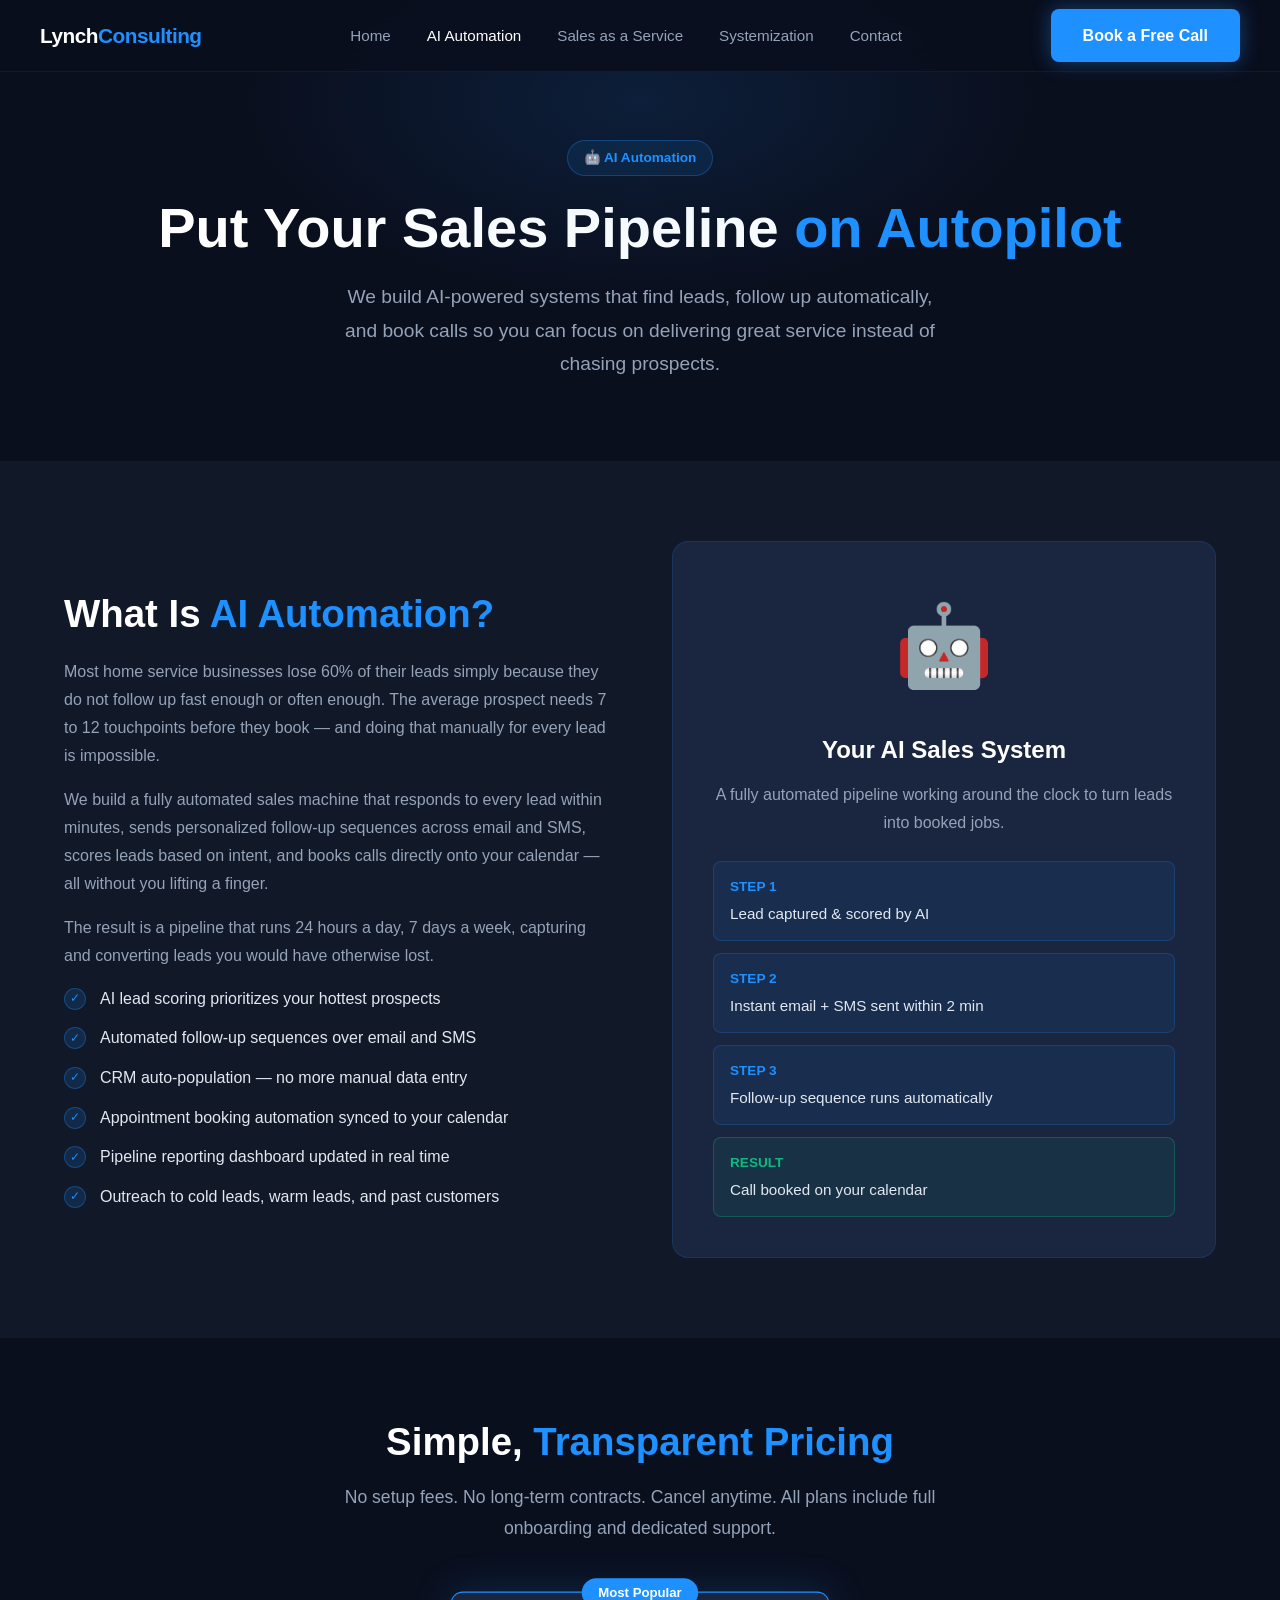
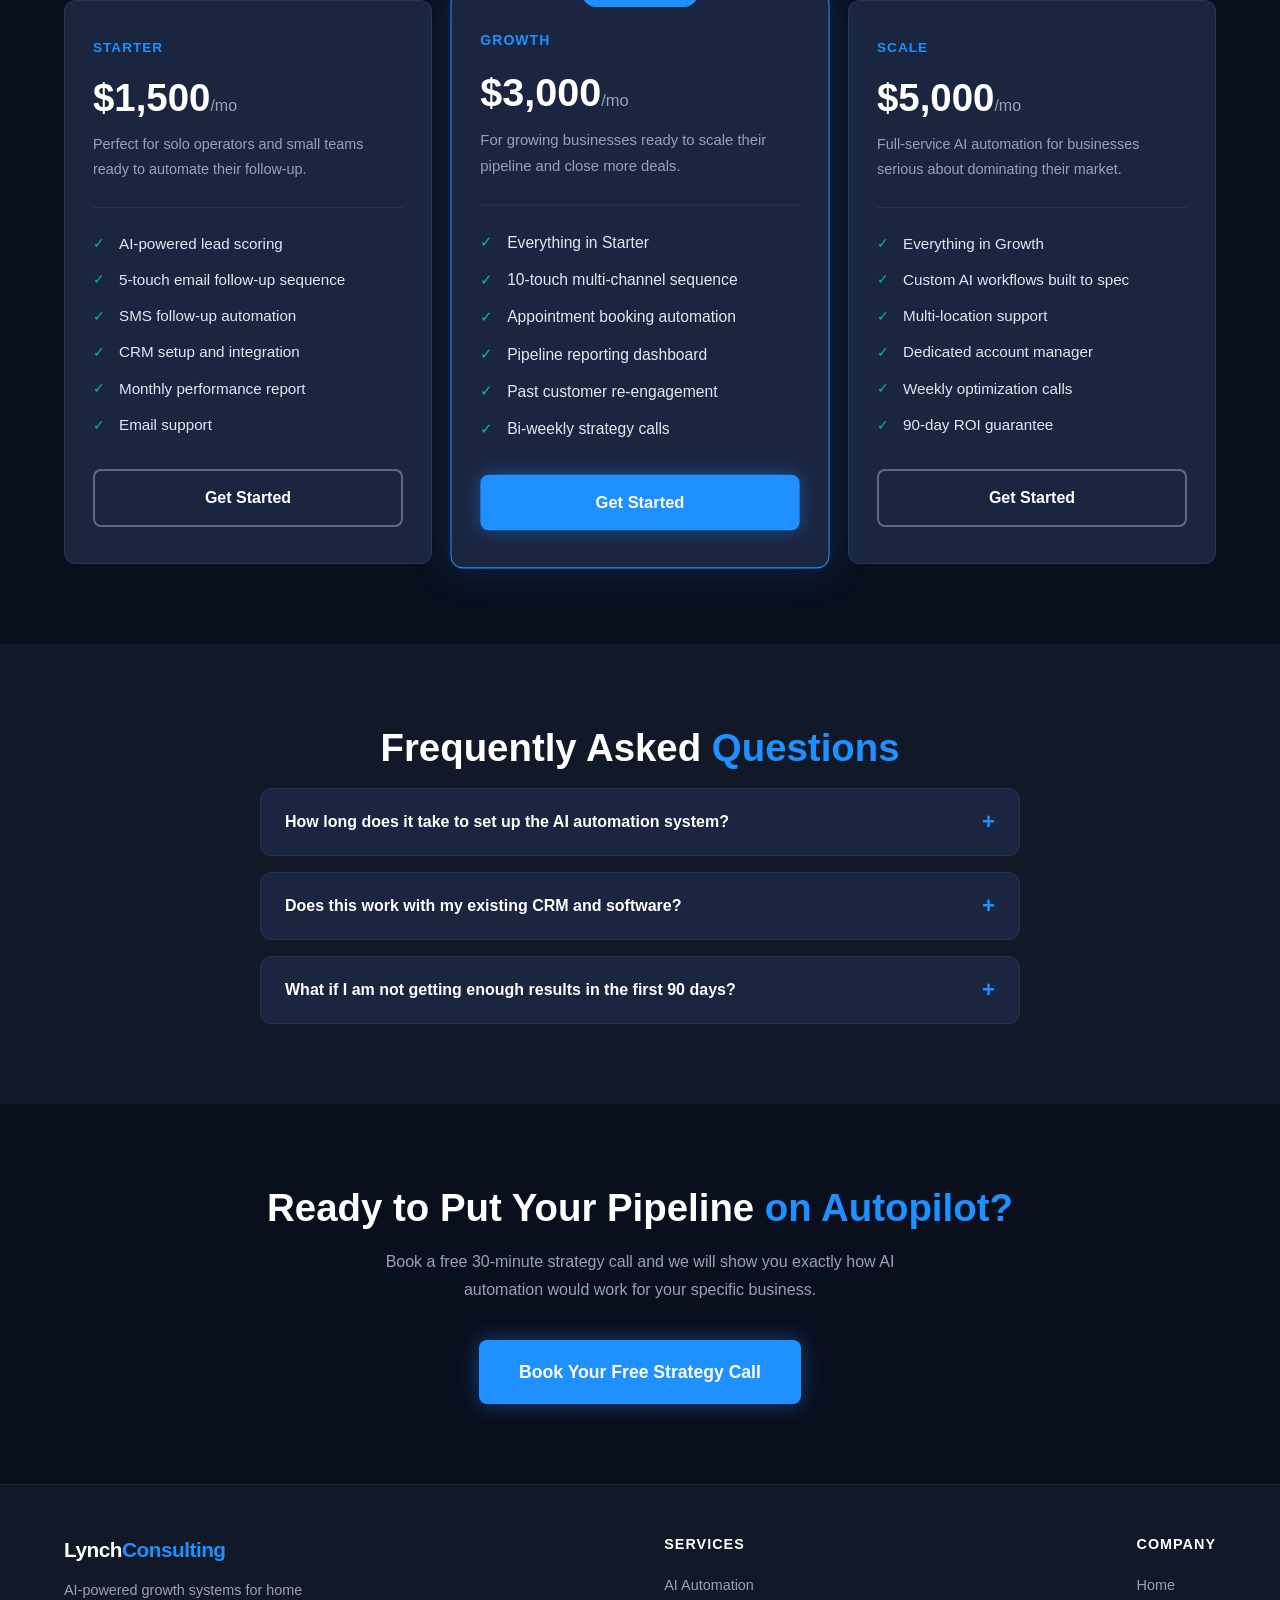
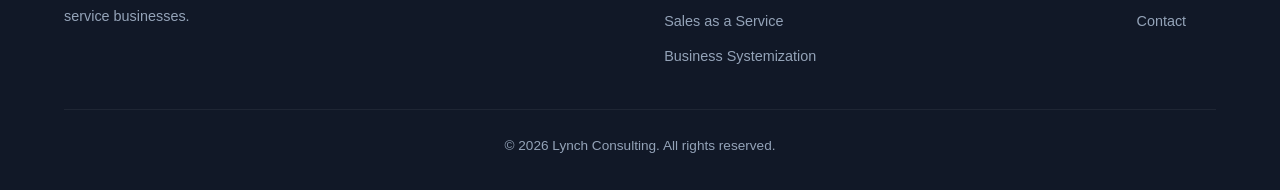
==== ai-automation.html @ 77ddc6a8 "Initial website launch" ====
<!DOCTYPE html>
<html lang="en">
<head>
  <meta charset="UTF-8" />
  <meta name="viewport" content="width=device-width, initial-scale=1.0" />
  <meta name="description" content="AI Automation for home service businesses. Put your sales pipeline on autopilot with AI lead scoring, automated follow-up, and CRM management." />
  <title>AI Automation | Lynch Consulting</title>
  <link rel="stylesheet" href="styles.css" />
</head>
<body>

<nav class="navbar">
  <div class="nav-inner">
    <a href="index.html" class="nav-logo">Lynch<span>Consulting</span></a>
    <ul class="nav-links">
      <li><a href="index.html">Home</a></li>
      <li><a href="ai-automation.html">AI Automation</a></li>
      <li><a href="sales-as-a-service.html">Sales as a Service</a></li>
      <li><a href="systemization.html">Systemization</a></li>
      <li><a href="contact.html">Contact</a></li>
    </ul>
    <div class="nav-cta">
      <a href="contact.html" class="btn btn-primary">Book a Free Call</a>
      <div class="hamburger"><span></span><span></span><span></span></div>
    </div>
  </div>
</nav>
<div class="mobile-nav">
  <a href="index.html">Home</a>
  <a href="ai-automation.html">AI Automation</a>
  <a href="sales-as-a-service.html">Sales as a Service</a>
  <a href="systemization.html">Systemization</a>
  <a href="contact.html">Contact</a>
  <a href="contact.html" class="btn btn-primary" style="text-align:center;margin-top:8px;">Book a Free Call</a>
</div>

<section class="page-hero">
  <div class="container">
    <div class="page-hero-badge">&#129302; AI Automation</div>
    <h1>Put Your Sales Pipeline <span class="highlight">on Autopilot</span></h1>
    <p>We build AI-powered systems that find leads, follow up automatically, and book calls so you can focus on delivering great service instead of chasing prospects.</p>
  </div>
</section>

<section class="section section-alt">
  <div class="container">
    <div class="features-layout">
      <div class="features-text">
        <h2>What Is <span class="highlight">AI Automation?</span></h2>
        <p>Most home service businesses lose 60% of their leads simply because they do not follow up fast enough or often enough. The average prospect needs 7 to 12 touchpoints before they book — and doing that manually for every lead is impossible.</p>
        <p>We build a fully automated sales machine that responds to every lead within minutes, sends personalized follow-up sequences across email and SMS, scores leads based on intent, and books calls directly onto your calendar — all without you lifting a finger.</p>
        <p>The result is a pipeline that runs 24 hours a day, 7 days a week, capturing and converting leads you would have otherwise lost.</p>
        <ul class="features-list">
          <li><span class="feature-check">&#10003;</span> AI lead scoring prioritizes your hottest prospects</li>
          <li><span class="feature-check">&#10003;</span> Automated follow-up sequences over email and SMS</li>
          <li><span class="feature-check">&#10003;</span> CRM auto-population — no more manual data entry</li>
          <li><span class="feature-check">&#10003;</span> Appointment booking automation synced to your calendar</li>
          <li><span class="feature-check">&#10003;</span> Pipeline reporting dashboard updated in real time</li>
          <li><span class="feature-check">&#10003;</span> Outreach to cold leads, warm leads, and past customers</li>
        </ul>
      </div>
      <div class="features-visual">
        <span class="features-visual-icon">&#129302;</span>
        <h3>Your AI Sales System</h3>
        <p style="margin-bottom:24px;">A fully automated pipeline working around the clock to turn leads into booked jobs.</p>
        <div style="display:flex;flex-direction:column;gap:12px;text-align:left;">
          <div style="background:rgba(30,144,255,0.08);border:1px solid rgba(30,144,255,0.2);border-radius:8px;padding:14px 16px;">
            <div style="color:#1e90ff;font-weight:600;font-size:0.85rem;margin-bottom:4px;">STEP 1</div>
            <div style="color:#e2e8f0;font-size:0.95rem;">Lead captured &amp; scored by AI</div>
          </div>
          <div style="background:rgba(30,144,255,0.08);border:1px solid rgba(30,144,255,0.2);border-radius:8px;padding:14px 16px;">
            <div style="color:#1e90ff;font-weight:600;font-size:0.85rem;margin-bottom:4px;">STEP 2</div>
            <div style="color:#e2e8f0;font-size:0.95rem;">Instant email + SMS sent within 2 min</div>
          </div>
          <div style="background:rgba(30,144,255,0.08);border:1px solid rgba(30,144,255,0.2);border-radius:8px;padding:14px 16px;">
            <div style="color:#1e90ff;font-weight:600;font-size:0.85rem;margin-bottom:4px;">STEP 3</div>
            <div style="color:#e2e8f0;font-size:0.95rem;">Follow-up sequence runs automatically</div>
          </div>
          <div style="background:rgba(16,185,129,0.08);border:1px solid rgba(16,185,129,0.3);border-radius:8px;padding:14px 16px;">
            <div style="color:#10b981;font-weight:600;font-size:0.85rem;margin-bottom:4px;">RESULT</div>
            <div style="color:#e2e8f0;font-size:0.95rem;">Call booked on your calendar</div>
          </div>
        </div>
      </div>
    </div>
  </div>
</section>

<section class="section">
  <div class="container">
    <h2 class="section-title">Simple, <span class="highlight">Transparent Pricing</span></h2>
    <p class="section-subtitle">No setup fees. No long-term contracts. Cancel anytime. All plans include full onboarding and dedicated support.</p>
    <div class="pricing-grid">
      <div class="pricing-card">
        <div class="pricing-tier">Starter</div>
        <div class="pricing-price">$1,500<span>/mo</span></div>
        <p class="pricing-desc">Perfect for solo operators and small teams ready to automate their follow-up.</p>
        <ul class="pricing-features">
          <li><span class="check">&#10003;</span> AI-powered lead scoring</li>
          <li><span class="check">&#10003;</span> 5-touch email follow-up sequence</li>
          <li><span class="check">&#10003;</span> SMS follow-up automation</li>
          <li><span class="check">&#10003;</span> CRM setup and integration</li>
          <li><span class="check">&#10003;</span> Monthly performance report</li>
          <li><span class="check">&#10003;</span> Email support</li>
        </ul>
        <a href="contact.html" class="btn btn-outline">Get Started</a>
      </div>
      <div class="pricing-card featured">
        <div class="pricing-badge">Most Popular</div>
        <div class="pricing-tier">Growth</div>
        <div class="pricing-price">$3,000<span>/mo</span></div>
        <p class="pricing-desc">For growing businesses ready to scale their pipeline and close more deals.</p>
        <ul class="pricing-features">
          <li><span class="check">&#10003;</span> Everything in Starter</li>
          <li><span class="check">&#10003;</span> 10-touch multi-channel sequence</li>
          <li><span class="check">&#10003;</span> Appointment booking automation</li>
          <li><span class="check">&#10003;</span> Pipeline reporting dashboard</li>
          <li><span class="check">&#10003;</span> Past customer re-engagement</li>
          <li><span class="check">&#10003;</span> Bi-weekly strategy calls</li>
        </ul>
        <a href="contact.html" class="btn btn-primary">Get Started</a>
      </div>
      <div class="pricing-card">
        <div class="pricing-tier">Scale</div>
        <div class="pricing-price">$5,000<span>/mo</span></div>
        <p class="pricing-desc">Full-service AI automation for businesses serious about dominating their market.</p>
        <ul class="pricing-features">
          <li><span class="check">&#10003;</span> Everything in Growth</li>
          <li><span class="check">&#10003;</span> Custom AI workflows built to spec</li>
          <li><span class="check">&#10003;</span> Multi-location support</li>
          <li><span class="check">&#10003;</span> Dedicated account manager</li>
          <li><span class="check">&#10003;</span> Weekly optimization calls</li>
          <li><span class="check">&#10003;</span> 90-day ROI guarantee</li>
        </ul>
        <a href="contact.html" class="btn btn-outline">Get Started</a>
      </div>
    </div>
  </div>
</section>

<section class="section section-alt">
  <div class="container">
    <h2 class="section-title">Frequently Asked <span class="highlight">Questions</span></h2>
    <div class="faq-list">
      <div class="faq-item">
        <button class="faq-question">How long does it take to set up the AI automation system? <span class="faq-icon">+</span></button>
        <div class="faq-answer"><p>Most clients are fully live within 10 to 14 business days. We handle all the technical setup, CRM integration, and sequence writing. You just need to complete a 60-minute onboarding call so we can understand your business and customize the system to your specific trade and target customers.</p></div>
      </div>
      <div class="faq-item">
        <button class="faq-question">Does this work with my existing CRM and software? <span class="faq-icon">+</span></button>
        <div class="faq-answer"><p>Yes. We integrate with all major CRM platforms including HubSpot, GoHighLevel, Jobber, ServiceTitan, and Google Sheets. If you are not currently using a CRM, we will set one up for you as part of your onboarding at no extra cost.</p></div>
      </div>
      <div class="faq-item">
        <button class="faq-question">What if I am not getting enough results in the first 90 days? <span class="faq-icon">+</span></button>
        <div class="faq-answer"><p>Our Scale plan includes a 90-day ROI guarantee. If you do not see a measurable increase in leads and booked appointments within 90 days of going live, we will continue working at no additional charge until you do.</p></div>
      </div>
    </div>
  </div>
</section>

<section class="section">
  <div class="container" style="text-align:center;">
    <h2>Ready to Put Your Pipeline <span class="highlight">on Autopilot?</span></h2>
    <p style="max-width:520px;margin:16px auto 36px;">Book a free 30-minute strategy call and we will show you exactly how AI automation would work for your specific business.</p>
    <a href="contact.html" class="btn btn-primary btn-lg">Book Your Free Strategy Call</a>
  </div>
</section>

<footer class="footer">
  <div class="container">
    <div class="footer-inner">
      <div class="footer-brand">
        <a href="index.html" class="nav-logo">Lynch<span>Consulting</span></a>
        <p>AI-powered growth systems for home service businesses.</p>
      </div>
      <div class="footer-links">
        <h4>Services</h4>
        <ul>
          <li><a href="ai-automation.html">AI Automation</a></li>
          <li><a href="sales-as-a-service.html">Sales as a Service</a></li>
          <li><a href="systemization.html">Business Systemization</a></li>
        </ul>
      </div>
      <div class="footer-links">
        <h4>Company</h4>
        <ul>
          <li><a href="index.html">Home</a></li>
          <li><a href="contact.html">Contact</a></li>
        </ul>
      </div>
    </div>
    <div class="footer-bottom"><p>&copy; 2026 Lynch Consulting. All rights reserved.</p></div>
  </div>
</footer>
<script src="script.js"></script>
</body>
</html>
---- styles.css ----
/* ============================================
   LYNCH CONSULTING - Main Stylesheet
   ============================================ */

:root {
  --navy: #0a0f1e;
  --navy-light: #111827;
  --navy-mid: #1a2540;
  --blue: #1e90ff;
  --blue-dark: #1470cc;
  --blue-light: #4da8ff;
  --white: #ffffff;
  --gray: #94a3b8;
  --gray-light: #e2e8f0;
  --success: #10b981;
  --font: -apple-system, BlinkMacSystemFont, 'Segoe UI', Roboto, Oxygen, Ubuntu, sans-serif;
  --shadow: 0 4px 24px rgba(30,144,255,0.15);
  --radius: 12px;
  --transition: all 0.3s ease;
}

* {
  margin: 0;
  padding: 0;
  box-sizing: border-box;
}

html {
  scroll-behavior: smooth;
}

body {
  font-family: var(--font);
  background: var(--navy);
  color: var(--white);
  line-height: 1.6;
  overflow-x: hidden;
}

a {
  color: var(--blue);
  text-decoration: none;
  transition: var(--transition);
}

a:hover {
  color: var(--blue-light);
}

img {
  max-width: 100%;
}

/* ============================================
   TYPOGRAPHY
   ============================================ */

h1 { font-size: clamp(2rem, 5vw, 3.5rem); font-weight: 800; line-height: 1.15; }
h2 { font-size: clamp(1.6rem, 3vw, 2.5rem); font-weight: 700; line-height: 1.25; }
h3 { font-size: clamp(1.2rem, 2vw, 1.5rem); font-weight: 600; line-height: 1.3; }
h4 { font-size: 1.1rem; font-weight: 600; }
p  { color: var(--gray); line-height: 1.75; }

.highlight { color: var(--blue); }

/* ============================================
   LAYOUT
   ============================================ */

.container {
  max-width: 1200px;
  margin: 0 auto;
  padding: 0 24px;
}

.section {
  padding: 80px 0;
}

.section-alt {
  background: var(--navy-light);
}

.section-title {
  text-align: center;
  margin-bottom: 16px;
}

.section-subtitle {
  text-align: center;
  max-width: 600px;
  margin: 0 auto 56px;
  color: var(--gray);
  font-size: 1.1rem;
}

/* ============================================
   BUTTONS
   ============================================ */

.btn {
  display: inline-block;
  padding: 14px 32px;
  border-radius: 8px;
  font-weight: 600;
  font-size: 1rem;
  cursor: pointer;
  border: none;
  transition: var(--transition);
  text-align: center;
}

.btn-primary {
  background: var(--blue);
  color: var(--white);
  box-shadow: 0 0 20px rgba(30,144,255,0.4);
}

.btn-primary:hover {
  background: var(--blue-dark);
  color: var(--white);
  transform: translateY(-2px);
  box-shadow: 0 0 30px rgba(30,144,255,0.6);
}

.btn-outline {
  background: transparent;
  color: var(--white);
  border: 2px solid rgba(255,255,255,0.3);
}

.btn-outline:hover {
  border-color: var(--blue);
  color: var(--blue);
  transform: translateY(-2px);
}

.btn-lg {
  padding: 18px 40px;
  font-size: 1.1rem;
}

/* ============================================
   NAVIGATION
   ============================================ */

.navbar {
  position: fixed;
  top: 0;
  left: 0;
  right: 0;
  z-index: 1000;
  padding: 0 24px;
  height: 72px;
  display: flex;
  align-items: center;
  background: rgba(10,15,30,0.95);
  backdrop-filter: blur(12px);
  border-bottom: 1px solid rgba(30,144,255,0.1);
  transition: var(--transition);
}

.navbar.scrolled {
  box-shadow: 0 4px 30px rgba(0,0,0,0.4);
}

.nav-inner {
  max-width: 1200px;
  margin: 0 auto;
  width: 100%;
  display: flex;
  align-items: center;
  justify-content: space-between;
}

.nav-logo {
  font-size: 1.3rem;
  font-weight: 800;
  color: var(--white);
  letter-spacing: -0.5px;
}

.nav-logo span {
  color: var(--blue);
}

.nav-links {
  display: flex;
  gap: 36px;
  list-style: none;
}

.nav-links a {
  color: var(--gray);
  font-weight: 500;
  font-size: 0.95rem;
}

.nav-links a:hover,
.nav-links a.active {
  color: var(--white);
}

.nav-cta {
  display: flex;
  align-items: center;
  gap: 16px;
}

.hamburger {
  display: none;
  flex-direction: column;
  gap: 5px;
  cursor: pointer;
  padding: 4px;
}

.hamburger span {
  display: block;
  width: 24px;
  height: 2px;
  background: var(--white);
  transition: var(--transition);
}

.hamburger.open span:nth-child(1) { transform: translateY(7px) rotate(45deg); }
.hamburger.open span:nth-child(2) { opacity: 0; }
.hamburger.open span:nth-child(3) { transform: translateY(-7px) rotate(-45deg); }

.mobile-nav {
  display: none;
  position: fixed;
  top: 72px;
  left: 0;
  right: 0;
  background: var(--navy-light);
  border-bottom: 1px solid rgba(30,144,255,0.1);
  padding: 24px;
  z-index: 999;
  flex-direction: column;
  gap: 16px;
}

.mobile-nav.open {
  display: flex;
}

.mobile-nav a {
  color: var(--gray);
  font-weight: 500;
  padding: 8px 0;
  border-bottom: 1px solid rgba(255,255,255,0.05);
}

.mobile-nav a:hover {
  color: var(--white);
}

/* ============================================
   HERO
   ============================================ */

.hero {
  padding: 160px 0 100px;
  position: relative;
  overflow: hidden;
}

.hero::before {
  content: '';
  position: absolute;
  top: -200px;
  right: -200px;
  width: 600px;
  height: 600px;
  background: radial-gradient(circle, rgba(30,144,255,0.15) 0%, transparent 70%);
  pointer-events: none;
}

.hero::after {
  content: '';
  position: absolute;
  bottom: -100px;
  left: -100px;
  width: 400px;
  height: 400px;
  background: radial-gradient(circle, rgba(30,144,255,0.08) 0%, transparent 70%);
  pointer-events: none;
}

.hero-content {
  max-width: 760px;
  position: relative;
  z-index: 1;
}

.hero-badge {
  display: inline-block;
  background: rgba(30,144,255,0.1);
  border: 1px solid rgba(30,144,255,0.3);
  color: var(--blue);
  padding: 6px 16px;
  border-radius: 100px;
  font-size: 0.85rem;
  font-weight: 600;
  margin-bottom: 24px;
  letter-spacing: 0.5px;
}

.hero h1 {
  margin-bottom: 24px;
}

.hero p {
  font-size: 1.2rem;
  margin-bottom: 40px;
  max-width: 600px;
  color: var(--gray);
}

.hero-btns {
  display: flex;
  gap: 16px;
  flex-wrap: wrap;
}

.hero-trust {
  margin-top: 56px;
  display: flex;
  align-items: center;
  gap: 24px;
  flex-wrap: wrap;
}

.hero-trust-item {
  display: flex;
  align-items: center;
  gap: 8px;
  color: var(--gray);
  font-size: 0.9rem;
}

.hero-trust-icon {
  color: var(--success);
  font-size: 1rem;
}

/* ============================================
   PAIN POINTS
   ============================================ */

.pain-grid {
  display: grid;
  grid-template-columns: repeat(3, 1fr);
  gap: 24px;
}

.pain-card {
  background: var(--navy-mid);
  border: 1px solid rgba(30,144,255,0.1);
  border-radius: var(--radius);
  padding: 32px;
  text-align: center;
  transition: var(--transition);
}

.pain-card:hover {
  border-color: rgba(30,144,255,0.4);
  transform: translateY(-4px);
}

.pain-icon {
  font-size: 2.5rem;
  margin-bottom: 16px;
  display: block;
}

.pain-card h3 {
  margin-bottom: 12px;
  color: var(--white);
}

.pain-card p {
  font-size: 0.95rem;
}

/* ============================================
   SERVICES CARDS
   ============================================ */

.services-grid {
  display: grid;
  grid-template-columns: repeat(3, 1fr);
  gap: 28px;
}

.service-card {
  background: var(--navy-mid);
  border: 1px solid rgba(30,144,255,0.1);
  border-radius: var(--radius);
  padding: 36px 28px;
  transition: var(--transition);
  position: relative;
  overflow: hidden;
}

.service-card::before {
  content: '';
  position: absolute;
  top: 0;
  left: 0;
  right: 0;
  height: 3px;
  background: linear-gradient(90deg, var(--blue), var(--blue-light));
  opacity: 0;
  transition: var(--transition);
}

.service-card:hover {
  border-color: rgba(30,144,255,0.4);
  transform: translateY(-6px);
  box-shadow: var(--shadow);
}

.service-card:hover::before {
  opacity: 1;
}

.service-icon {
  font-size: 2.5rem;
  margin-bottom: 20px;
  display: block;
}

.service-card h3 {
  color: var(--white);
  margin-bottom: 12px;
}

.service-card p {
  margin-bottom: 24px;
  font-size: 0.95rem;
}

.service-link {
  color: var(--blue);
  font-weight: 600;
  font-size: 0.95rem;
  display: inline-flex;
  align-items: center;
  gap: 6px;
}

.service-link:hover {
  gap: 10px;
}

/* ============================================
   STATS
   ============================================ */

.stats-bar {
  background: linear-gradient(135deg, var(--blue-dark), var(--blue));
  padding: 60px 0;
}

.stats-grid {
  display: grid;
  grid-template-columns: repeat(3, 1fr);
  gap: 24px;
  text-align: center;
}

.stat-item h2 {
  font-size: clamp(2rem, 4vw, 3rem);
  color: var(--white);
  margin-bottom: 8px;
}

.stat-item p {
  color: rgba(255,255,255,0.8);
  font-size: 1rem;
}

/* ============================================
   HOW IT WORKS
   ============================================ */

.steps-grid {
  display: grid;
  grid-template-columns: repeat(3, 1fr);
  gap: 32px;
  position: relative;
}

.steps-grid::before {
  content: '';
  position: absolute;
  top: 40px;
  left: 20%;
  right: 20%;
  height: 2px;
  background: linear-gradient(90deg, transparent, var(--blue), transparent);
  opacity: 0.4;
}

.step-card {
  text-align: center;
  padding: 32px 24px;
  position: relative;
}

.step-number {
  width: 64px;
  height: 64px;
  border-radius: 50%;
  background: linear-gradient(135deg, var(--blue-dark), var(--blue));
  display: flex;
  align-items: center;
  justify-content: center;
  font-size: 1.4rem;
  font-weight: 800;
  color: var(--white);
  margin: 0 auto 24px;
  position: relative;
  z-index: 1;
  box-shadow: 0 0 24px rgba(30,144,255,0.4);
}

.step-card h3 {
  color: var(--white);
  margin-bottom: 12px;
}

/* ============================================
   TESTIMONIALS
   ============================================ */

.testimonials-grid {
  display: grid;
  grid-template-columns: repeat(2, 1fr);
  gap: 28px;
}

.testimonial-card {
  background: var(--navy-mid);
  border: 1px solid rgba(30,144,255,0.1);
  border-radius: var(--radius);
  padding: 36px;
}

.testimonial-stars {
  color: #fbbf24;
  font-size: 1.1rem;
  margin-bottom: 16px;
  letter-spacing: 2px;
}

.testimonial-text {
  font-size: 1.05rem;
  color: var(--gray-light);
  line-height: 1.8;
  margin-bottom: 24px;
  font-style: italic;
}

.testimonial-author {
  display: flex;
  align-items: center;
  gap: 16px;
}

.testimonial-avatar {
  width: 48px;
  height: 48px;
  border-radius: 50%;
  background: linear-gradient(135deg, var(--blue-dark), var(--blue));
  display: flex;
  align-items: center;
  justify-content: center;
  font-weight: 700;
  color: var(--white);
  font-size: 1.1rem;
}

.testimonial-name {
  font-weight: 600;
  color: var(--white);
  margin-bottom: 2px;
}

.testimonial-role {
  font-size: 0.85rem;
  color: var(--gray);
}

/* ============================================
   LEAD CAPTURE / CTA SECTION
   ============================================ */

.cta-section {
  background: linear-gradient(135deg, var(--navy-mid), var(--navy));
  border-top: 1px solid rgba(30,144,255,0.15);
  border-bottom: 1px solid rgba(30,144,255,0.15);
}

.cta-section .section-title,
.cta-section .section-subtitle {
  color: var(--white);
}

/* ============================================
   FORMS
   ============================================ */

.form-grid {
  display: grid;
  grid-template-columns: repeat(2, 1fr);
  gap: 20px;
}

.form-full {
  grid-column: 1 / -1;
}

.form-group {
  display: flex;
  flex-direction: column;
  gap: 8px;
}

.form-group label {
  font-size: 0.9rem;
  font-weight: 500;
  color: var(--gray-light);
}

.form-group input,
.form-group select,
.form-group textarea {
  background: rgba(255,255,255,0.05);
  border: 1px solid rgba(255,255,255,0.1);
  border-radius: 8px;
  padding: 14px 16px;
  color: var(--white);
  font-family: var(--font);
  font-size: 1rem;
  transition: var(--transition);
  width: 100%;
}

.form-group select option {
  background: var(--navy-light);
  color: var(--white);
}

.form-group input:focus,
.form-group select:focus,
.form-group textarea:focus {
  outline: none;
  border-color: var(--blue);
  background: rgba(30,144,255,0.05);
  box-shadow: 0 0 0 3px rgba(30,144,255,0.1);
}

.form-group input::placeholder,
.form-group textarea::placeholder {
  color: rgba(148,163,184,0.6);
}

.form-group textarea {
  resize: vertical;
  min-height: 120px;
}

.form-submit {
  text-align: center;
  margin-top: 8px;
}

.form-message {
  text-align: center;
  padding: 16px;
  border-radius: 8px;
  margin-top: 16px;
  font-weight: 500;
  display: none;
}

.form-message.success {
  background: rgba(16,185,129,0.1);
  border: 1px solid rgba(16,185,129,0.3);
  color: var(--success);
  display: block;
}

.form-message.error {
  background: rgba(239,68,68,0.1);
  border: 1px solid rgba(239,68,68,0.3);
  color: #ef4444;
  display: block;
}

.inline-form {
  max-width: 760px;
  margin: 0 auto;
  background: rgba(255,255,255,0.03);
  border: 1px solid rgba(30,144,255,0.15);
  border-radius: 16px;
  padding: 40px;
}

/* ============================================
   FOOTER
   ============================================ */

.footer {
  background: var(--navy-light);
  border-top: 1px solid rgba(255,255,255,0.06);
  padding: 48px 0 32px;
}

.footer-inner {
  display: flex;
  justify-content: space-between;
  align-items: flex-start;
  gap: 32px;
  margin-bottom: 40px;
  flex-wrap: wrap;
}

.footer-brand p {
  max-width: 280px;
  font-size: 0.9rem;
  margin-top: 12px;
}

.footer-links h4 {
  color: var(--white);
  margin-bottom: 16px;
  font-size: 0.9rem;
  text-transform: uppercase;
  letter-spacing: 1px;
}

.footer-links ul {
  list-style: none;
  display: flex;
  flex-direction: column;
  gap: 10px;
}

.footer-links ul a {
  color: var(--gray);
  font-size: 0.9rem;
}

.footer-links ul a:hover {
  color: var(--white);
}

.footer-bottom {
  border-top: 1px solid rgba(255,255,255,0.06);
  padding-top: 24px;
  text-align: center;
  color: var(--gray);
  font-size: 0.85rem;
}

/* ============================================
   SERVICE PAGE HERO
   ============================================ */

.page-hero {
  padding: 140px 0 80px;
  position: relative;
  overflow: hidden;
  text-align: center;
}

.page-hero::before {
  content: '';
  position: absolute;
  top: -100px;
  left: 50%;
  transform: translateX(-50%);
  width: 800px;
  height: 400px;
  background: radial-gradient(ellipse, rgba(30,144,255,0.12) 0%, transparent 70%);
  pointer-events: none;
}

.page-hero-badge {
  display: inline-block;
  background: rgba(30,144,255,0.1);
  border: 1px solid rgba(30,144,255,0.3);
  color: var(--blue);
  padding: 6px 16px;
  border-radius: 100px;
  font-size: 0.85rem;
  font-weight: 600;
  margin-bottom: 20px;
}

.page-hero h1 {
  margin-bottom: 20px;
}

.page-hero p {
  font-size: 1.2rem;
  max-width: 600px;
  margin: 0 auto;
}

/* ============================================
   FEATURES
   ============================================ */

.features-layout {
  display: grid;
  grid-template-columns: 1fr 1fr;
  gap: 64px;
  align-items: center;
}

.features-text h2 {
  margin-bottom: 20px;
}

.features-text p {
  margin-bottom: 16px;
}

.features-list {
  list-style: none;
  display: flex;
  flex-direction: column;
  gap: 14px;
}

.features-list li {
  display: flex;
  align-items: flex-start;
  gap: 14px;
  color: var(--gray-light);
  font-size: 1rem;
}

.feature-check {
  display: inline-flex;
  align-items: center;
  justify-content: center;
  width: 22px;
  height: 22px;
  min-width: 22px;
  border-radius: 50%;
  background: rgba(30,144,255,0.15);
  border: 1px solid rgba(30,144,255,0.3);
  color: var(--blue);
  font-size: 0.75rem;
  margin-top: 2px;
}

.features-visual {
  background: var(--navy-mid);
  border: 1px solid rgba(30,144,255,0.15);
  border-radius: 16px;
  padding: 40px;
  text-align: center;
}

.features-visual-icon {
  font-size: 5rem;
  margin-bottom: 24px;
  display: block;
}

.features-visual h3 {
  color: var(--white);
  margin-bottom: 16px;
}

/* ============================================
   PRICING
   ============================================ */

.pricing-grid {
  display: grid;
  grid-template-columns: repeat(3, 1fr);
  gap: 24px;
  align-items: start;
}

.pricing-card {
  background: var(--navy-mid);
  border: 1px solid rgba(255,255,255,0.08);
  border-radius: var(--radius);
  padding: 36px 28px;
  transition: var(--transition);
}

.pricing-card.featured {
  border-color: var(--blue);
  position: relative;
  transform: scale(1.03);
  box-shadow: 0 0 40px rgba(30,144,255,0.2);
}

.pricing-badge {
  position: absolute;
  top: -14px;
  left: 50%;
  transform: translateX(-50%);
  background: var(--blue);
  color: var(--white);
  padding: 4px 16px;
  border-radius: 100px;
  font-size: 0.8rem;
  font-weight: 600;
  white-space: nowrap;
}

.pricing-tier {
  font-size: 0.85rem;
  font-weight: 600;
  text-transform: uppercase;
  letter-spacing: 1px;
  color: var(--blue);
  margin-bottom: 8px;
}

.pricing-price {
  font-size: 2.4rem;
  font-weight: 800;
  color: var(--white);
  margin-bottom: 4px;
}

.pricing-price span {
  font-size: 1rem;
  font-weight: 400;
  color: var(--gray);
}

.pricing-desc {
  color: var(--gray);
  font-size: 0.9rem;
  margin-bottom: 24px;
  padding-bottom: 24px;
  border-bottom: 1px solid rgba(255,255,255,0.06);
}

.pricing-features {
  list-style: none;
  display: flex;
  flex-direction: column;
  gap: 12px;
  margin-bottom: 32px;
}

.pricing-features li {
  display: flex;
  align-items: center;
  gap: 10px;
  color: var(--gray-light);
  font-size: 0.95rem;
}

.pricing-features li .check {
  color: var(--success);
  font-size: 0.9rem;
  min-width: 16px;
}

.pricing-card .btn {
  width: 100%;
}

/* ============================================
   FAQ
   ============================================ */

.faq-list {
  max-width: 760px;
  margin: 0 auto;
  display: flex;
  flex-direction: column;
  gap: 16px;
}

.faq-item {
  background: var(--navy-mid);
  border: 1px solid rgba(255,255,255,0.06);
  border-radius: var(--radius);
  overflow: hidden;
}

.faq-question {
  width: 100%;
  background: none;
  border: none;
  padding: 20px 24px;
  text-align: left;
  cursor: pointer;
  display: flex;
  justify-content: space-between;
  align-items: center;
  color: var(--white);
  font-size: 1rem;
  font-weight: 600;
  font-family: var(--font);
  transition: var(--transition);
}

.faq-question:hover {
  color: var(--blue);
}

.faq-icon {
  font-size: 1.4rem;
  color: var(--blue);
  transition: var(--transition);
  flex-shrink: 0;
}

.faq-item.open .faq-icon {
  transform: rotate(45deg);
}

.faq-answer {
  max-height: 0;
  overflow: hidden;
  transition: max-height 0.3s ease, padding 0.3s ease;
  padding: 0 24px;
}

.faq-item.open .faq-answer {
  max-height: 300px;
  padding: 0 24px 20px;
}

.faq-answer p {
  color: var(--gray);
  line-height: 1.7;
}

/* ============================================
   CONTACT PAGE
   ============================================ */

.contact-layout {
  display: grid;
  grid-template-columns: 1fr 2fr;
  gap: 64px;
  align-items: start;
}

.contact-info h2 {
  margin-bottom: 16px;
}

.contact-info p {
  margin-bottom: 32px;
}

.contact-detail {
  display: flex;
  align-items: flex-start;
  gap: 16px;
  margin-bottom: 24px;
}

.contact-detail-icon {
  font-size: 1.3rem;
  width: 44px;
  height: 44px;
  background: rgba(30,144,255,0.1);
  border: 1px solid rgba(30,144,255,0.2);
  border-radius: 10px;
  display: flex;
  align-items: center;
  justify-content: center;
  flex-shrink: 0;
}

.contact-detail-text h4 {
  color: var(--white);
  margin-bottom: 4px;
}

.contact-detail-text p {
  font-size: 0.9rem;
  margin: 0;
}

.contact-form-card {
  background: var(--navy-mid);
  border: 1px solid rgba(30,144,255,0.1);
  border-radius: 16px;
  padding: 40px;
}

/* ============================================
   THANK YOU PAGE
   ============================================ */

.thankyou-section {
  min-height: 100vh;
  display: flex;
  align-items: center;
  padding: 100px 0;
}

.thankyou-card {
  max-width: 680px;
  margin: 0 auto;
  text-align: center;
}

.thankyou-icon {
  font-size: 4rem;
  margin-bottom: 24px;
  display: block;
}

.thankyou-steps {
  display: grid;
  grid-template-columns: repeat(3, 1fr);
  gap: 20px;
  margin: 40px 0;
}

.thankyou-step {
  background: var(--navy-mid);
  border: 1px solid rgba(30,144,255,0.1);
  border-radius: var(--radius);
  padding: 24px 16px;
  text-align: center;
}

.thankyou-step-num {
  width: 36px;
  height: 36px;
  border-radius: 50%;
  background: var(--blue);
  color: var(--white);
  font-weight: 700;
  display: flex;
  align-items: center;
  justify-content: center;
  margin: 0 auto 12px;
}

.thankyou-step h4 {
  color: var(--white);
  margin-bottom: 6px;
  font-size: 0.95rem;
}

.thankyou-step p {
  font-size: 0.85rem;
}

/* ============================================
   RESPONSIVE
   ============================================ */

@media (max-width: 1024px) {
  .features-layout {
    grid-template-columns: 1fr;
    gap: 40px;
  }

  .contact-layout {
    grid-template-columns: 1fr;
  }

  .pricing-card.featured {
    transform: none;
  }
}

@media (max-width: 768px) {
  .section { padding: 60px 0; }

  .nav-links,
  .nav-cta .btn {
    display: none;
  }

  .hamburger {
    display: flex;
  }

  .pain-grid,
  .services-grid,
  .stats-grid,
  .steps-grid,
  .testimonials-grid,
  .pricing-grid {
    grid-template-columns: 1fr;
  }

  .form-grid {
    grid-template-columns: 1fr;
  }

  .hero {
    padding: 120px 0 80px;
  }

  .hero-btns {
    flex-direction: column;
  }

  .hero-btns .btn {
    text-align: center;
  }

  .inline-form {
    padding: 24px;
  }

  .contact-form-card {
    padding: 24px;
  }

  .thankyou-steps {
    grid-template-columns: 1fr;
  }

  .footer-inner {
    flex-direction: column;
  }

  .steps-grid::before {
    display: none;
  }
}

@media (max-width: 480px) {
  .container { padding: 0 16px; }
  .pricing-card.featured { transform: none; }
}
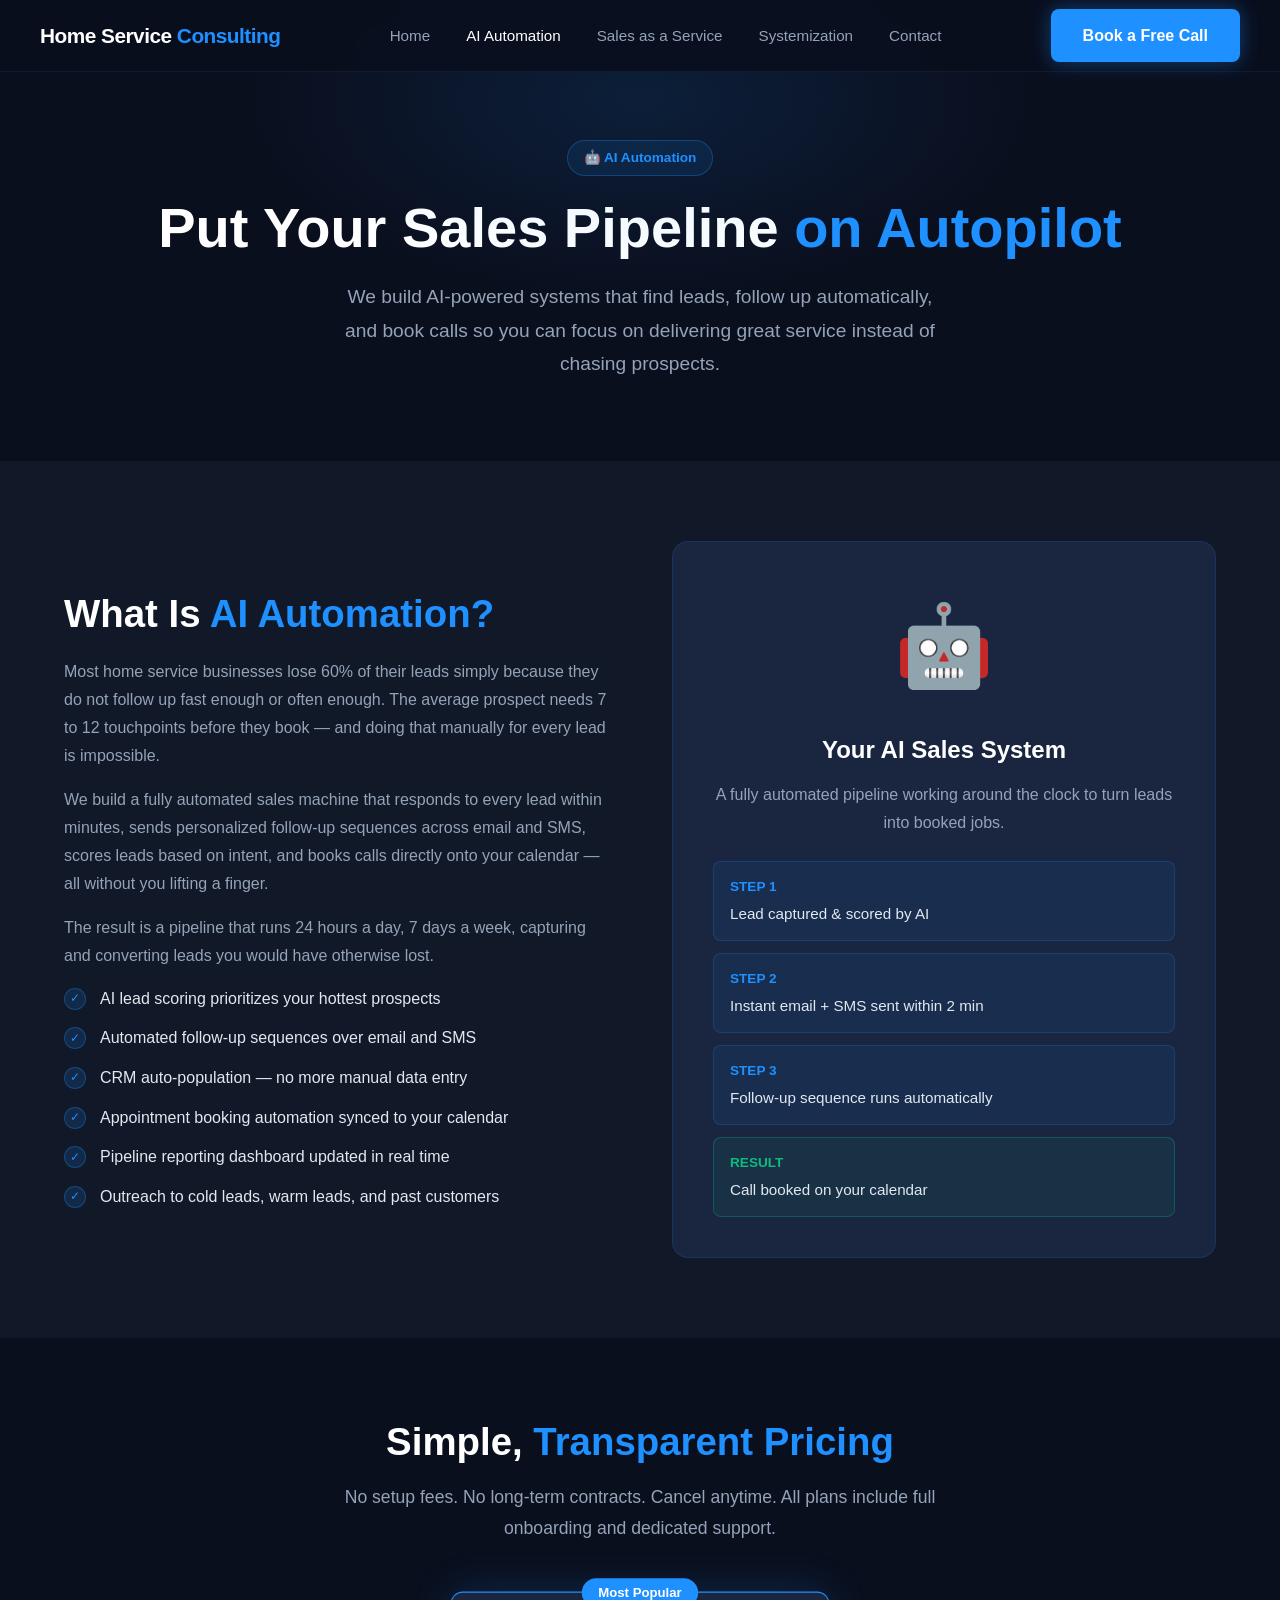
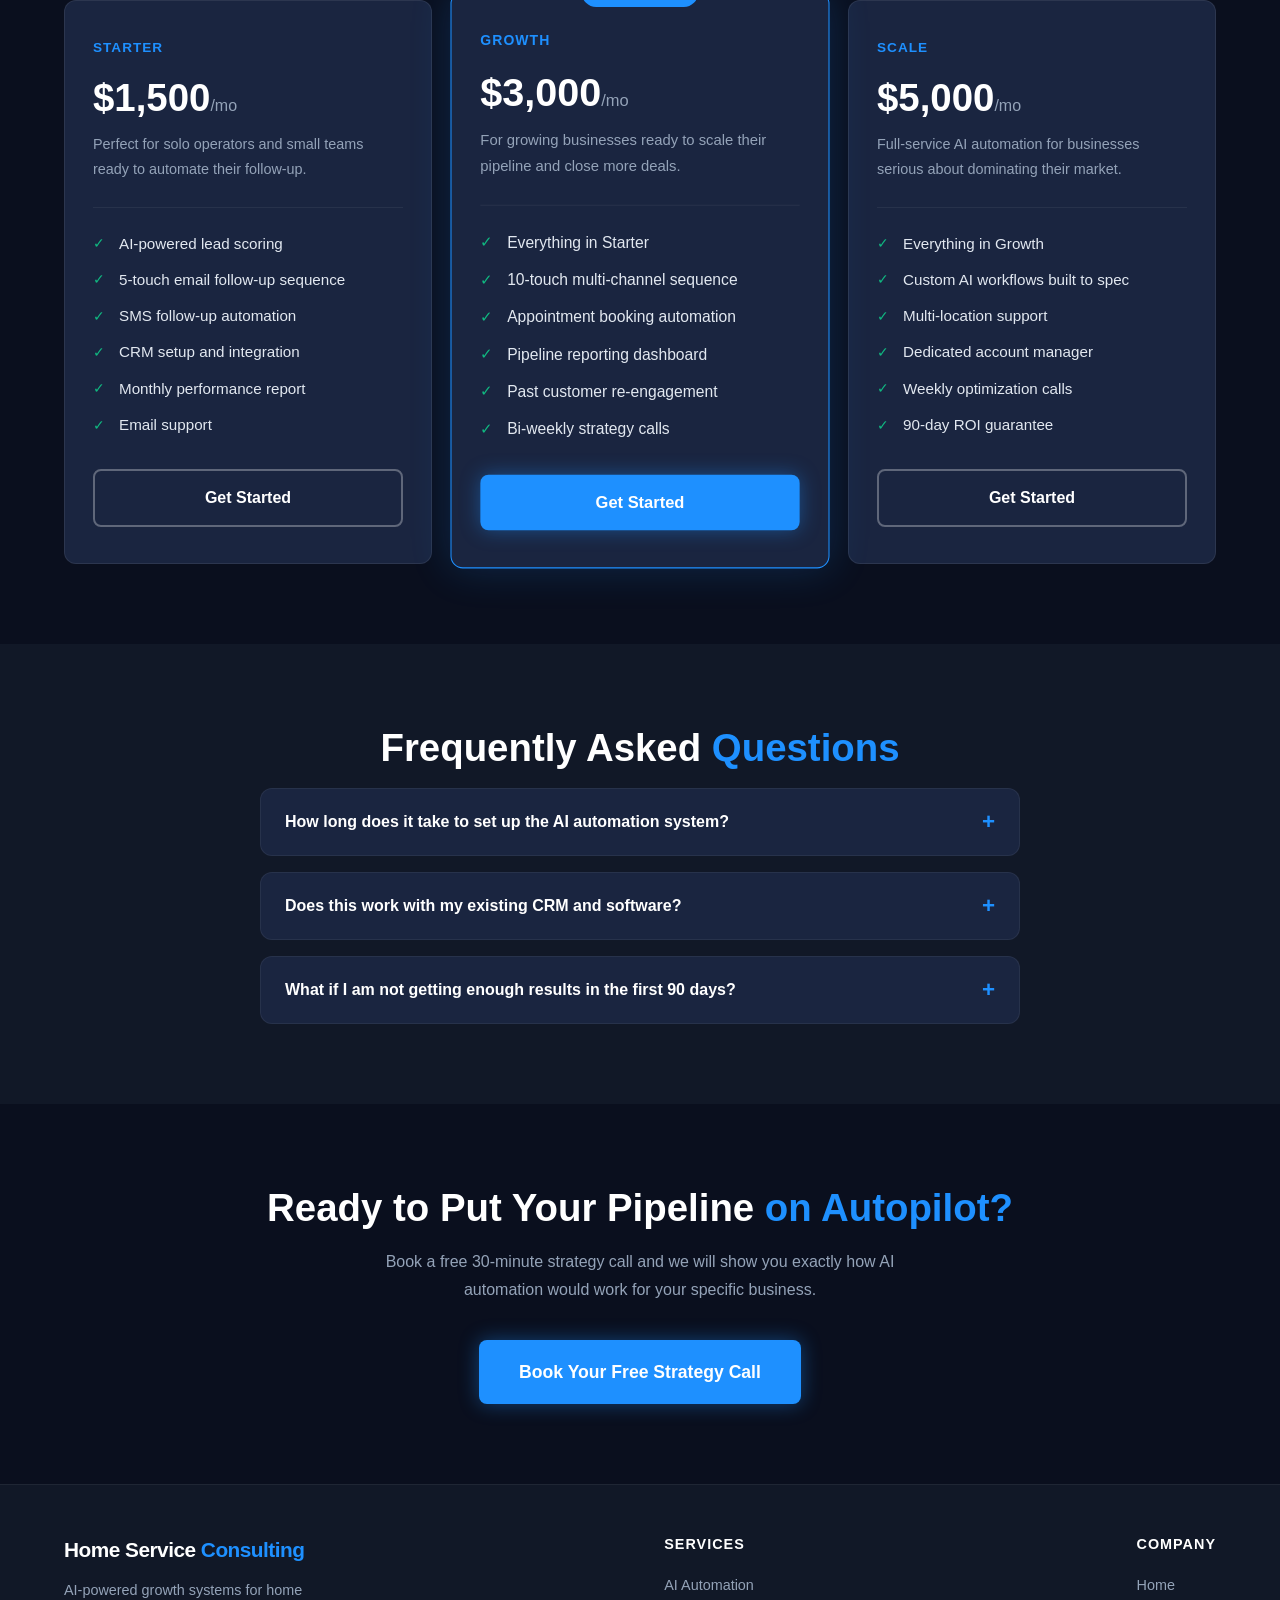
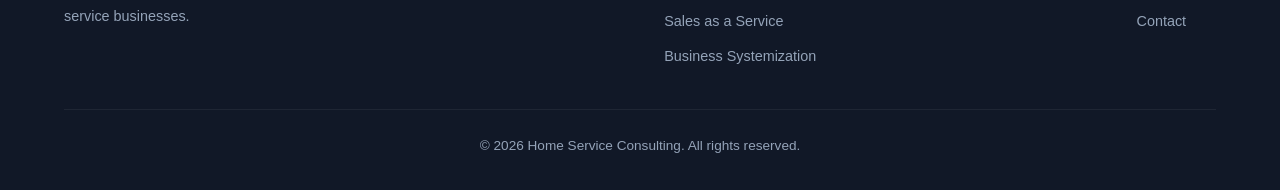
==== commit e0ab8ee8: "Rename brand: Lynch Consulting -> Home Service Consulting" ====
--- a/ai-automation.html
+++ b/ai-automation.html
@@ -4,14 +4,14 @@
   <meta charset="UTF-8" />
   <meta name="viewport" content="width=device-width, initial-scale=1.0" />
   <meta name="description" content="AI Automation for home service businesses. Put your sales pipeline on autopilot with AI lead scoring, automated follow-up, and CRM management." />
-  <title>AI Automation | Lynch Consulting</title>
+  <title>AI Automation | Home Service Consulting</title>
   <link rel="stylesheet" href="styles.css" />
 </head>
 <body>
 
 <nav class="navbar">
   <div class="nav-inner">
-    <a href="index.html" class="nav-logo">Lynch<span>Consulting</span></a>
+    <a href="index.html" class="nav-logo">Home Service<span> Consulting</span></a>
     <ul class="nav-links">
       <li><a href="index.html">Home</a></li>
       <li><a href="ai-automation.html">AI Automation</a></li>
@@ -170,7 +170,7 @@
   <div class="container">
     <div class="footer-inner">
       <div class="footer-brand">
-        <a href="index.html" class="nav-logo">Lynch<span>Consulting</span></a>
+        <a href="index.html" class="nav-logo">Home Service<span> Consulting</span></a>
         <p>AI-powered growth systems for home service businesses.</p>
       </div>
       <div class="footer-links">
@@ -189,7 +189,7 @@
         </ul>
       </div>
     </div>
-    <div class="footer-bottom"><p>&copy; 2026 Lynch Consulting. All rights reserved.</p></div>
+    <div class="footer-bottom"><p>&copy; 2026 Home Service Consulting. All rights reserved.</p></div>
   </div>
 </footer>
 <script src="script.js"></script>
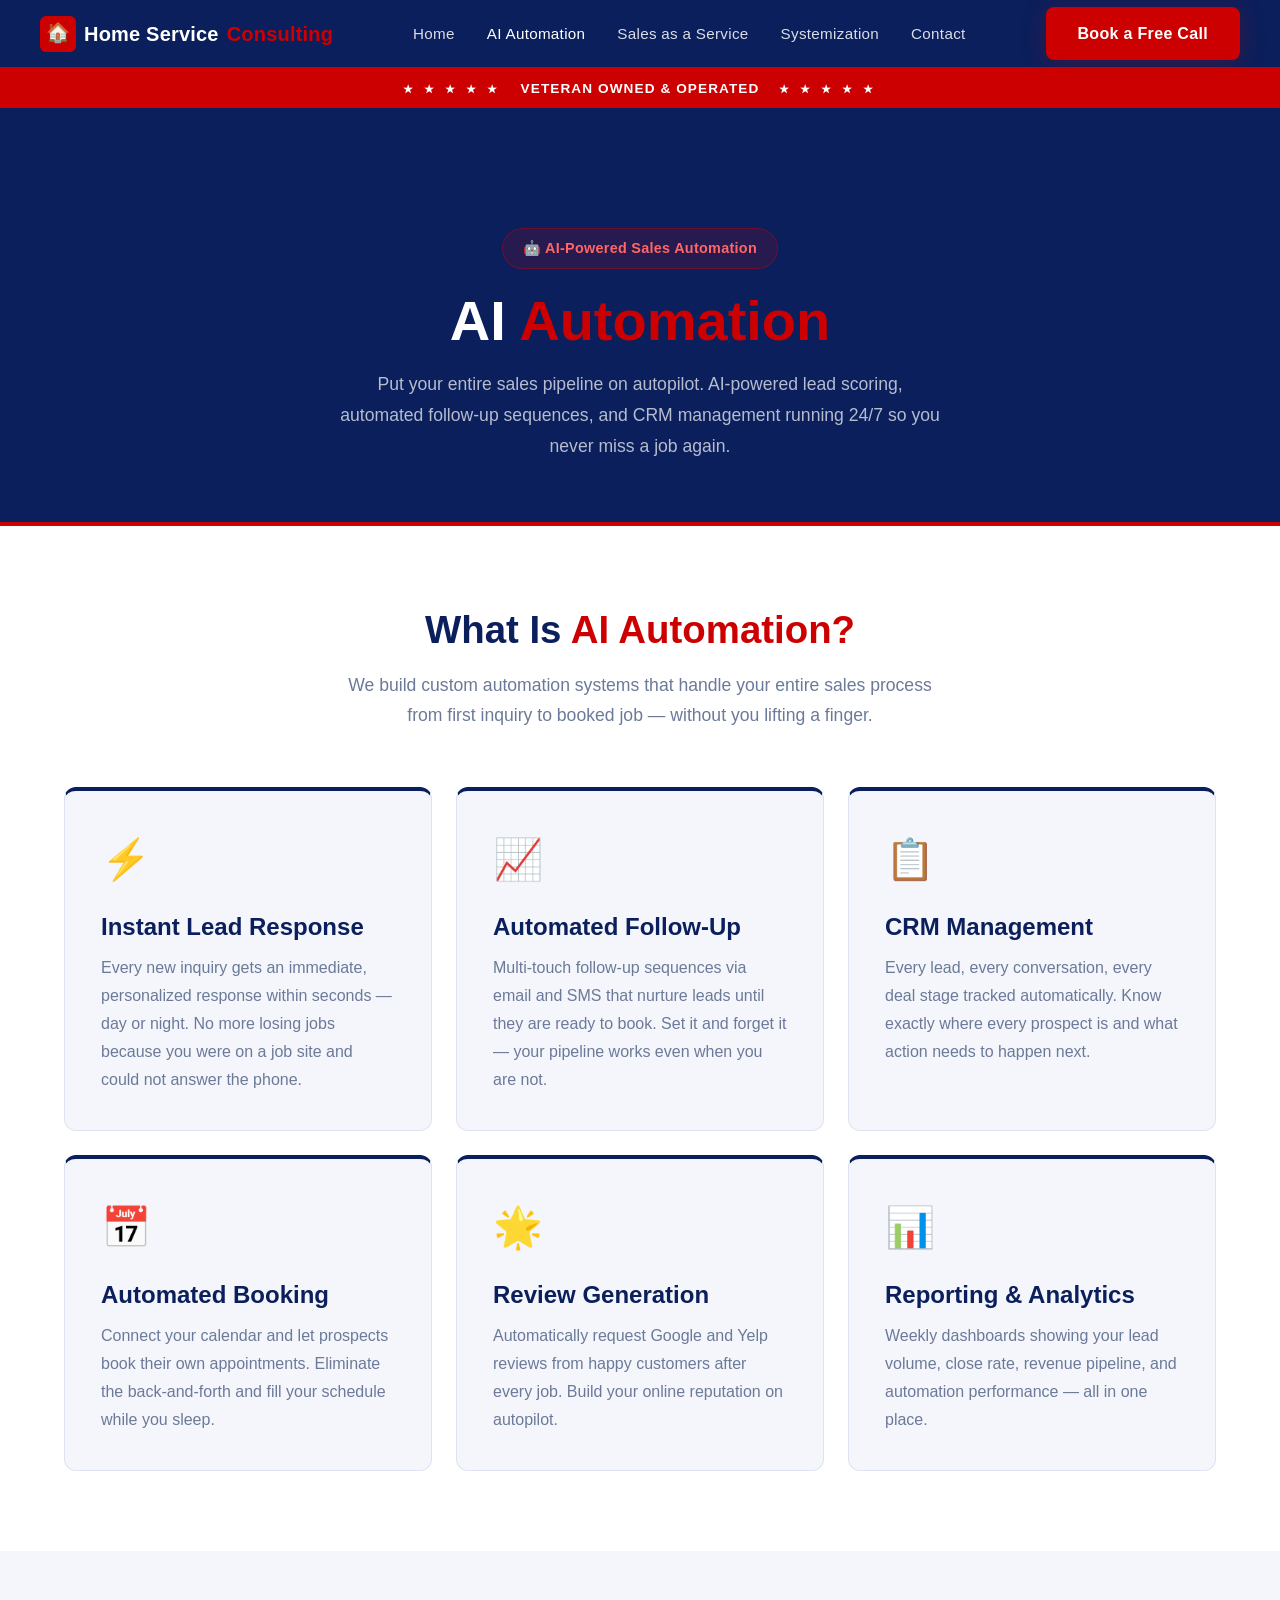
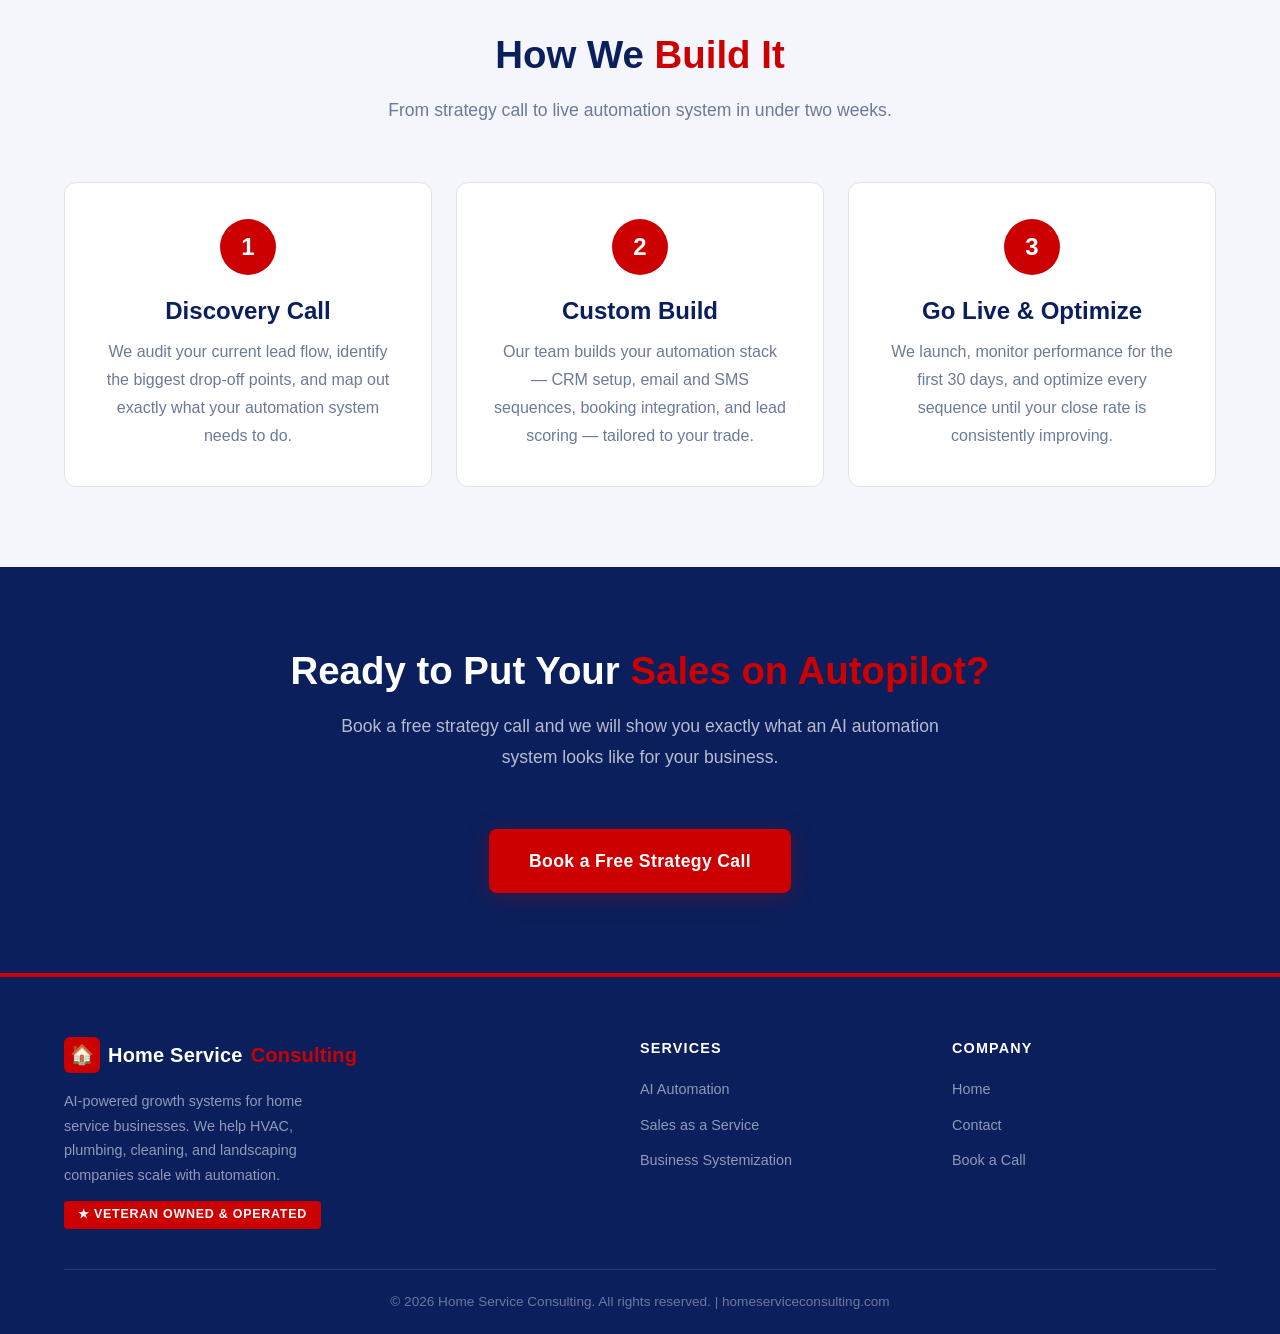
==== commit 8801aec7: "Rebrand ai-automation.html: veteran banner, patriotic logo, updated meta/domain" ====
--- a/ai-automation.html
+++ b/ai-automation.html
@@ -3,28 +3,38 @@
 <head>
   <meta charset="UTF-8" />
   <meta name="viewport" content="width=device-width, initial-scale=1.0" />
-  <meta name="description" content="AI Automation for home service businesses. Put your sales pipeline on autopilot with AI lead scoring, automated follow-up, and CRM management." />
+  <meta name="description" content="AI Automation for home service businesses. Put your sales pipeline on autopilot with AI lead scoring, automated follow-up, and CRM management. Veteran Owned and Operated." />
+  <meta property="og:title" content="AI Automation | Home Service Consulting" />
+  <meta property="og:url" content="https://homeserviceconsulting.com/ai-automation.html" />
   <title>AI Automation | Home Service Consulting</title>
   <link rel="stylesheet" href="styles.css" />
 </head>
 <body>
 
+<!-- NAVBAR -->
 <nav class="navbar">
   <div class="nav-inner">
-    <a href="index.html" class="nav-logo">Home Service<span> Consulting</span></a>
+    <a href="index.html" class="nav-logo">
+      <span class="logo-icon">&#127968;</span>
+      Home Service<span> Consulting</span>
+    </a>
     <ul class="nav-links">
       <li><a href="index.html">Home</a></li>
-      <li><a href="ai-automation.html">AI Automation</a></li>
+      <li><a href="ai-automation.html" class="active">AI Automation</a></li>
       <li><a href="sales-as-a-service.html">Sales as a Service</a></li>
       <li><a href="systemization.html">Systemization</a></li>
       <li><a href="contact.html">Contact</a></li>
     </ul>
     <div class="nav-cta">
       <a href="contact.html" class="btn btn-primary">Book a Free Call</a>
-      <div class="hamburger"><span></span><span></span><span></span></div>
+      <div class="hamburger" aria-label="Toggle menu">
+        <span></span><span></span><span></span>
+      </div>
     </div>
   </div>
 </nav>
+
+<!-- MOBILE NAV -->
 <div class="mobile-nav">
   <a href="index.html">Home</a>
   <a href="ai-automation.html">AI Automation</a>
@@ -34,144 +44,109 @@
   <a href="contact.html" class="btn btn-primary" style="text-align:center;margin-top:8px;">Book a Free Call</a>
 </div>
 
+<!-- VETERAN BANNER -->
+<div class="veteran-banner">
+  <span class="stars">&#9733; &#9733; &#9733; &#9733; &#9733;</span>
+  &nbsp;&nbsp; VETERAN OWNED &amp; OPERATED &nbsp;&nbsp;
+  <span class="stars">&#9733; &#9733; &#9733; &#9733; &#9733;</span>
+</div>
+
+<!-- PAGE HERO -->
 <section class="page-hero">
   <div class="container">
-    <div class="page-hero-badge">&#129302; AI Automation</div>
-    <h1>Put Your Sales Pipeline <span class="highlight">on Autopilot</span></h1>
-    <p>We build AI-powered systems that find leads, follow up automatically, and book calls so you can focus on delivering great service instead of chasing prospects.</p>
+    <div class="hero-badge">&#129302; AI-Powered Sales Automation</div>
+    <h1>AI <span class="highlight">Automation</span></h1>
+    <p>Put your entire sales pipeline on autopilot. AI-powered lead scoring, automated follow-up sequences, and CRM management running 24/7 so you never miss a job again.</p>
   </div>
 </section>
 
-<section class="section section-alt">
+<!-- WHAT IS IT -->
+<section class="section">
   <div class="container">
-    <div class="features-layout">
-      <div class="features-text">
-        <h2>What Is <span class="highlight">AI Automation?</span></h2>
-        <p>Most home service businesses lose 60% of their leads simply because they do not follow up fast enough or often enough. The average prospect needs 7 to 12 touchpoints before they book — and doing that manually for every lead is impossible.</p>
-        <p>We build a fully automated sales machine that responds to every lead within minutes, sends personalized follow-up sequences across email and SMS, scores leads based on intent, and books calls directly onto your calendar — all without you lifting a finger.</p>
-        <p>The result is a pipeline that runs 24 hours a day, 7 days a week, capturing and converting leads you would have otherwise lost.</p>
-        <ul class="features-list">
-          <li><span class="feature-check">&#10003;</span> AI lead scoring prioritizes your hottest prospects</li>
-          <li><span class="feature-check">&#10003;</span> Automated follow-up sequences over email and SMS</li>
-          <li><span class="feature-check">&#10003;</span> CRM auto-population — no more manual data entry</li>
-          <li><span class="feature-check">&#10003;</span> Appointment booking automation synced to your calendar</li>
-          <li><span class="feature-check">&#10003;</span> Pipeline reporting dashboard updated in real time</li>
-          <li><span class="feature-check">&#10003;</span> Outreach to cold leads, warm leads, and past customers</li>
-        </ul>
+    <h2 class="section-title">What Is <span class="highlight">AI Automation?</span></h2>
+    <p class="section-subtitle">We build custom automation systems that handle your entire sales process from first inquiry to booked job — without you lifting a finger.</p>
+    <div class="services-grid">
+      <div class="service-card">
+        <span class="service-icon">&#9889;</span>
+        <h3>Instant Lead Response</h3>
+        <p>Every new inquiry gets an immediate, personalized response within seconds — day or night. No more losing jobs because you were on a job site and could not answer the phone.</p>
       </div>
-      <div class="features-visual">
-        <span class="features-visual-icon">&#129302;</span>
-        <h3>Your AI Sales System</h3>
-        <p style="margin-bottom:24px;">A fully automated pipeline working around the clock to turn leads into booked jobs.</p>
-        <div style="display:flex;flex-direction:column;gap:12px;text-align:left;">
-          <div style="background:rgba(30,144,255,0.08);border:1px solid rgba(30,144,255,0.2);border-radius:8px;padding:14px 16px;">
-            <div style="color:#1e90ff;font-weight:600;font-size:0.85rem;margin-bottom:4px;">STEP 1</div>
-            <div style="color:#e2e8f0;font-size:0.95rem;">Lead captured &amp; scored by AI</div>
-          </div>
-          <div style="background:rgba(30,144,255,0.08);border:1px solid rgba(30,144,255,0.2);border-radius:8px;padding:14px 16px;">
-            <div style="color:#1e90ff;font-weight:600;font-size:0.85rem;margin-bottom:4px;">STEP 2</div>
-            <div style="color:#e2e8f0;font-size:0.95rem;">Instant email + SMS sent within 2 min</div>
-          </div>
-          <div style="background:rgba(30,144,255,0.08);border:1px solid rgba(30,144,255,0.2);border-radius:8px;padding:14px 16px;">
-            <div style="color:#1e90ff;font-weight:600;font-size:0.85rem;margin-bottom:4px;">STEP 3</div>
-            <div style="color:#e2e8f0;font-size:0.95rem;">Follow-up sequence runs automatically</div>
-          </div>
-          <div style="background:rgba(16,185,129,0.08);border:1px solid rgba(16,185,129,0.3);border-radius:8px;padding:14px 16px;">
-            <div style="color:#10b981;font-weight:600;font-size:0.85rem;margin-bottom:4px;">RESULT</div>
-            <div style="color:#e2e8f0;font-size:0.95rem;">Call booked on your calendar</div>
-          </div>
-        </div>
+      <div class="service-card">
+        <span class="service-icon">&#128200;</span>
+        <h3>Automated Follow-Up</h3>
+        <p>Multi-touch follow-up sequences via email and SMS that nurture leads until they are ready to book. Set it and forget it — your pipeline works even when you are not.</p>
+      </div>
+      <div class="service-card">
+        <span class="service-icon">&#128203;</span>
+        <h3>CRM Management</h3>
+        <p>Every lead, every conversation, every deal stage tracked automatically. Know exactly where every prospect is and what action needs to happen next.</p>
+      </div>
+      <div class="service-card">
+        <span class="service-icon">&#128197;</span>
+        <h3>Automated Booking</h3>
+        <p>Connect your calendar and let prospects book their own appointments. Eliminate the back-and-forth and fill your schedule while you sleep.</p>
+      </div>
+      <div class="service-card">
+        <span class="service-icon">&#127775;</span>
+        <h3>Review Generation</h3>
+        <p>Automatically request Google and Yelp reviews from happy customers after every job. Build your online reputation on autopilot.</p>
+      </div>
+      <div class="service-card">
+        <span class="service-icon">&#128202;</span>
+        <h3>Reporting &amp; Analytics</h3>
+        <p>Weekly dashboards showing your lead volume, close rate, revenue pipeline, and automation performance — all in one place.</p>
       </div>
     </div>
   </div>
 </section>
 
-<section class="section">
+<!-- HOW IT WORKS -->
+<section class="section section-alt">
   <div class="container">
-    <h2 class="section-title">Simple, <span class="highlight">Transparent Pricing</span></h2>
-    <p class="section-subtitle">No setup fees. No long-term contracts. Cancel anytime. All plans include full onboarding and dedicated support.</p>
-    <div class="pricing-grid">
-      <div class="pricing-card">
-        <div class="pricing-tier">Starter</div>
-        <div class="pricing-price">$1,500<span>/mo</span></div>
-        <p class="pricing-desc">Perfect for solo operators and small teams ready to automate their follow-up.</p>
-        <ul class="pricing-features">
-          <li><span class="check">&#10003;</span> AI-powered lead scoring</li>
-          <li><span class="check">&#10003;</span> 5-touch email follow-up sequence</li>
-          <li><span class="check">&#10003;</span> SMS follow-up automation</li>
-          <li><span class="check">&#10003;</span> CRM setup and integration</li>
-          <li><span class="check">&#10003;</span> Monthly performance report</li>
-          <li><span class="check">&#10003;</span> Email support</li>
-        </ul>
-        <a href="contact.html" class="btn btn-outline">Get Started</a>
+    <h2 class="section-title">How We <span class="highlight">Build It</span></h2>
+    <p class="section-subtitle">From strategy call to live automation system in under two weeks.</p>
+    <div class="steps-grid">
+      <div class="step-card">
+        <div class="step-number">1</div>
+        <h3>Discovery Call</h3>
+        <p>We audit your current lead flow, identify the biggest drop-off points, and map out exactly what your automation system needs to do.</p>
       </div>
-      <div class="pricing-card featured">
-        <div class="pricing-badge">Most Popular</div>
-        <div class="pricing-tier">Growth</div>
-        <div class="pricing-price">$3,000<span>/mo</span></div>
-        <p class="pricing-desc">For growing businesses ready to scale their pipeline and close more deals.</p>
-        <ul class="pricing-features">
-          <li><span class="check">&#10003;</span> Everything in Starter</li>
-          <li><span class="check">&#10003;</span> 10-touch multi-channel sequence</li>
-          <li><span class="check">&#10003;</span> Appointment booking automation</li>
-          <li><span class="check">&#10003;</span> Pipeline reporting dashboard</li>
-          <li><span class="check">&#10003;</span> Past customer re-engagement</li>
-          <li><span class="check">&#10003;</span> Bi-weekly strategy calls</li>
-        </ul>
-        <a href="contact.html" class="btn btn-primary">Get Started</a>
+      <div class="step-card">
+        <div class="step-number">2</div>
+        <h3>Custom Build</h3>
+        <p>Our team builds your automation stack — CRM setup, email and SMS sequences, booking integration, and lead scoring — tailored to your trade.</p>
       </div>
-      <div class="pricing-card">
-        <div class="pricing-tier">Scale</div>
-        <div class="pricing-price">$5,000<span>/mo</span></div>
-        <p class="pricing-desc">Full-service AI automation for businesses serious about dominating their market.</p>
-        <ul class="pricing-features">
-          <li><span class="check">&#10003;</span> Everything in Growth</li>
-          <li><span class="check">&#10003;</span> Custom AI workflows built to spec</li>
-          <li><span class="check">&#10003;</span> Multi-location support</li>
-          <li><span class="check">&#10003;</span> Dedicated account manager</li>
-          <li><span class="check">&#10003;</span> Weekly optimization calls</li>
-          <li><span class="check">&#10003;</span> 90-day ROI guarantee</li>
-        </ul>
-        <a href="contact.html" class="btn btn-outline">Get Started</a>
+      <div class="step-card">
+        <div class="step-number">3</div>
+        <h3>Go Live &amp; Optimize</h3>
+        <p>We launch, monitor performance for the first 30 days, and optimize every sequence until your close rate is consistently improving.</p>
       </div>
     </div>
   </div>
 </section>
 
-<section class="section section-alt">
+<!-- CTA -->
+<section class="section cta-section">
   <div class="container">
-    <h2 class="section-title">Frequently Asked <span class="highlight">Questions</span></h2>
-    <div class="faq-list">
-      <div class="faq-item">
-        <button class="faq-question">How long does it take to set up the AI automation system? <span class="faq-icon">+</span></button>
-        <div class="faq-answer"><p>Most clients are fully live within 10 to 14 business days. We handle all the technical setup, CRM integration, and sequence writing. You just need to complete a 60-minute onboarding call so we can understand your business and customize the system to your specific trade and target customers.</p></div>
-      </div>
-      <div class="faq-item">
-        <button class="faq-question">Does this work with my existing CRM and software? <span class="faq-icon">+</span></button>
-        <div class="faq-answer"><p>Yes. We integrate with all major CRM platforms including HubSpot, GoHighLevel, Jobber, ServiceTitan, and Google Sheets. If you are not currently using a CRM, we will set one up for you as part of your onboarding at no extra cost.</p></div>
-      </div>
-      <div class="faq-item">
-        <button class="faq-question">What if I am not getting enough results in the first 90 days? <span class="faq-icon">+</span></button>
-        <div class="faq-answer"><p>Our Scale plan includes a 90-day ROI guarantee. If you do not see a measurable increase in leads and booked appointments within 90 days of going live, we will continue working at no additional charge until you do.</p></div>
-      </div>
+    <h2 class="section-title">Ready to Put Your <span class="highlight">Sales on Autopilot?</span></h2>
+    <p class="section-subtitle">Book a free strategy call and we will show you exactly what an AI automation system looks like for your business.</p>
+    <div style="text-align:center;">
+      <a href="contact.html" class="btn btn-primary btn-lg">Book a Free Strategy Call</a>
     </div>
   </div>
 </section>
 
-<section class="section">
-  <div class="container" style="text-align:center;">
-    <h2>Ready to Put Your Pipeline <span class="highlight">on Autopilot?</span></h2>
-    <p style="max-width:520px;margin:16px auto 36px;">Book a free 30-minute strategy call and we will show you exactly how AI automation would work for your specific business.</p>
-    <a href="contact.html" class="btn btn-primary btn-lg">Book Your Free Strategy Call</a>
-  </div>
-</section>
-
+<!-- FOOTER -->
 <footer class="footer">
   <div class="container">
     <div class="footer-inner">
       <div class="footer-brand">
-        <a href="index.html" class="nav-logo">Home Service<span> Consulting</span></a>
-        <p>AI-powered growth systems for home service businesses.</p>
+        <a href="index.html" class="nav-logo">
+          <span class="logo-icon">&#127968;</span>
+          Home Service<span> Consulting</span>
+        </a>
+        <p>AI-powered growth systems for home service businesses. We help HVAC, plumbing, cleaning, and landscaping companies scale with automation.</p>
+        <span class="veteran-tag">&#9733; Veteran Owned &amp; Operated</span>
       </div>
       <div class="footer-links">
         <h4>Services</h4>
@@ -186,12 +161,16 @@
         <ul>
           <li><a href="index.html">Home</a></li>
           <li><a href="contact.html">Contact</a></li>
+          <li><a href="contact.html">Book a Call</a></li>
         </ul>
       </div>
     </div>
-    <div class="footer-bottom"><p>&copy; 2026 Home Service Consulting. All rights reserved.</p></div>
+    <div class="footer-bottom">
+      <p>&copy; 2026 Home Service Consulting. All rights reserved. | homeserviceconsulting.com</p>
+    </div>
   </div>
 </footer>
+
 <script src="script.js"></script>
 </body>
 </html>
--- a/styles.css
+++ b/styles.css
@@ -1,20 +1,23 @@
 /* ============================================
-   LYNCH CONSULTING - Main Stylesheet
+   HOME SERVICE CONSULTING - Main Stylesheet
+   Patriotic Red / Navy / White Brand Theme
    ============================================ */
 
 :root {
-  --navy: #0a0f1e;
-  --navy-light: #111827;
-  --navy-mid: #1a2540;
-  --blue: #1e90ff;
-  --blue-dark: #1470cc;
-  --blue-light: #4da8ff;
+  --navy: #0A1F5C;
+  --navy-light: #112270;
+  --navy-mid: #1a2f85;
+  --red: #CC0000;
+  --red-dark: #aa0000;
+  --red-light: #e03333;
   --white: #ffffff;
-  --gray: #94a3b8;
-  --gray-light: #e2e8f0;
+  --off-white: #f4f6fb;
+  --gray: #6b7a99;
+  --gray-light: #dde3f0;
   --success: #10b981;
   --font: -apple-system, BlinkMacSystemFont, 'Segoe UI', Roboto, Oxygen, Ubuntu, sans-serif;
-  --shadow: 0 4px 24px rgba(30,144,255,0.15);
+  --shadow: 0 4px 24px rgba(10,31,92,0.18);
+  --shadow-red: 0 4px 24px rgba(204,0,0,0.25);
   --radius: 12px;
   --transition: all 0.3s ease;
 }
@@ -31,20 +34,20 @@
 
 body {
   font-family: var(--font);
-  background: var(--navy);
-  color: var(--white);
+  background: var(--white);
+  color: var(--navy);
   line-height: 1.6;
   overflow-x: hidden;
 }
 
 a {
-  color: var(--blue);
+  color: var(--red);
   text-decoration: none;
   transition: var(--transition);
 }
 
 a:hover {
-  color: var(--blue-light);
+  color: var(--red-dark);
 }
 
 img {
@@ -55,13 +58,13 @@
    TYPOGRAPHY
    ============================================ */
 
-h1 { font-size: clamp(2rem, 5vw, 3.5rem); font-weight: 800; line-height: 1.15; }
-h2 { font-size: clamp(1.6rem, 3vw, 2.5rem); font-weight: 700; line-height: 1.25; }
-h3 { font-size: clamp(1.2rem, 2vw, 1.5rem); font-weight: 600; line-height: 1.3; }
-h4 { font-size: 1.1rem; font-weight: 600; }
+h1 { font-size: clamp(2rem, 5vw, 3.5rem); font-weight: 800; line-height: 1.15; color: var(--navy); }
+h2 { font-size: clamp(1.6rem, 3vw, 2.5rem); font-weight: 700; line-height: 1.25; color: var(--navy); }
+h3 { font-size: clamp(1.2rem, 2vw, 1.5rem); font-weight: 600; line-height: 1.3; color: var(--navy); }
+h4 { font-size: 1.1rem; font-weight: 600; color: var(--navy); }
 p  { color: var(--gray); line-height: 1.75; }
 
-.highlight { color: var(--blue); }
+.highlight { color: var(--red); }
 
 /* ============================================
    LAYOUT
@@ -75,10 +78,11 @@
 
 .section {
   padding: 80px 0;
+  background: var(--white);
 }
 
 .section-alt {
-  background: var(--navy-light);
+  background: var(--off-white);
 }
 
 .section-title {
@@ -102,36 +106,37 @@
   display: inline-block;
   padding: 14px 32px;
   border-radius: 8px;
-  font-weight: 600;
+  font-weight: 700;
   font-size: 1rem;
   cursor: pointer;
   border: none;
   transition: var(--transition);
   text-align: center;
+  letter-spacing: 0.02em;
 }
 
 .btn-primary {
-  background: var(--blue);
-  color: var(--white);
-  box-shadow: 0 0 20px rgba(30,144,255,0.4);
+  background: var(--red);
+  color: var(--white);
+  box-shadow: var(--shadow-red);
 }
 
 .btn-primary:hover {
-  background: var(--blue-dark);
+  background: var(--red-dark);
   color: var(--white);
   transform: translateY(-2px);
-  box-shadow: 0 0 30px rgba(30,144,255,0.6);
+  box-shadow: 0 0 30px rgba(204,0,0,0.45);
 }
 
 .btn-outline {
   background: transparent;
-  color: var(--white);
-  border: 2px solid rgba(255,255,255,0.3);
+  color: var(--navy);
+  border: 2px solid var(--navy);
 }
 
 .btn-outline:hover {
-  border-color: var(--blue);
-  color: var(--blue);
+  background: var(--navy);
+  color: var(--white);
   transform: translateY(-2px);
 }
 
@@ -151,49 +156,64 @@
   right: 0;
   z-index: 1000;
   padding: 0 24px;
-  height: 72px;
+  height: 70px;
   display: flex;
   align-items: center;
-  background: rgba(10,15,30,0.95);
-  backdrop-filter: blur(12px);
-  border-bottom: 1px solid rgba(30,144,255,0.1);
+  background: var(--navy);
+  border-bottom: 3px solid var(--red);
   transition: var(--transition);
 }
 
 .navbar.scrolled {
-  box-shadow: 0 4px 30px rgba(0,0,0,0.4);
+  box-shadow: 0 2px 20px rgba(10,31,92,0.3);
 }
 
 .nav-inner {
   max-width: 1200px;
+  width: 100%;
   margin: 0 auto;
-  width: 100%;
   display: flex;
   align-items: center;
   justify-content: space-between;
 }
 
 .nav-logo {
-  font-size: 1.3rem;
+  font-size: 1.25rem;
   font-weight: 800;
   color: var(--white);
-  letter-spacing: -0.5px;
+  letter-spacing: 0.01em;
+  display: flex;
+  align-items: center;
+  gap: 8px;
+}
+
+.nav-logo .logo-icon {
+  display: inline-flex;
+  align-items: center;
+  justify-content: center;
+  width: 36px;
+  height: 36px;
+  background: var(--red);
+  border-radius: 6px;
+  font-size: 1.2rem;
 }
 
 .nav-logo span {
-  color: var(--blue);
+  color: var(--red);
 }
 
 .nav-links {
   display: flex;
-  gap: 36px;
   list-style: none;
+  gap: 32px;
 }
 
 .nav-links a {
-  color: var(--gray);
+  color: rgba(255,255,255,0.85);
   font-weight: 500;
   font-size: 0.95rem;
+  transition: var(--transition);
+  letter-spacing: 0.02em;
 }
 
 .nav-links a:hover,
@@ -220,40 +240,64 @@
   width: 24px;
   height: 2px;
   background: var(--white);
-  transition: var(--transition);
-}
-
-.hamburger.open span:nth-child(1) { transform: translateY(7px) rotate(45deg); }
-.hamburger.open span:nth-child(2) { opacity: 0; }
-.hamburger.open span:nth-child(3) { transform: translateY(-7px) rotate(-45deg); }
+  border-radius: 2px;
+  transition: var(--transition);
+}
+
+/* ============================================
+   MOBILE NAV
+   ============================================ */
 
 .mobile-nav {
   display: none;
   position: fixed;
-  top: 72px;
+  top: 70px;
   left: 0;
   right: 0;
-  background: var(--navy-light);
-  border-bottom: 1px solid rgba(30,144,255,0.1);
+  background: var(--navy);
+  border-top: 2px solid var(--red);
   padding: 24px;
-  z-index: 999;
   flex-direction: column;
   gap: 16px;
+  z-index: 999;
+}
+
+.mobile-nav a {
+  color: rgba(255,255,255,0.85);
+  font-weight: 500;
+  font-size: 1rem;
+  padding: 8px 0;
+  border-bottom: 1px solid rgba(255,255,255,0.08);
+}
+
+.mobile-nav a:hover {
+  color: var(--white);
 }
 
 .mobile-nav.open {
   display: flex;
 }
 
-.mobile-nav a {
-  color: var(--gray);
-  font-weight: 500;
-  padding: 8px 0;
-  border-bottom: 1px solid rgba(255,255,255,0.05);
-}
-
-.mobile-nav a:hover {
-  color: var(--white);
+/* ============================================
+   VETERAN BADGE BANNER
+   ============================================ */
+
+.veteran-banner {
+  background: var(--red);
+  color: var(--white);
+  text-align: center;
+  padding: 8px 24px;
+  font-size: 0.85rem;
+  font-weight: 700;
+  letter-spacing: 0.08em;
+  text-transform: uppercase;
+  margin-top: 70px;
+}
+
+.veteran-banner .stars {
+  color: var(--white);
+  letter-spacing: 4px;
+  font-size: 0.7rem;
 }
 
 /* ============================================
@@ -261,7 +305,8 @@
    ============================================ */
 
 .hero {
-  padding: 160px 0 100px;
+  background: var(--navy);
+  padding: 100px 0 80px;
   position: relative;
   overflow: hidden;
 }
@@ -269,66 +314,69 @@
 .hero::before {
   content: '';
   position: absolute;
-  top: -200px;
-  right: -200px;
-  width: 600px;
-  height: 600px;
-  background: radial-gradient(circle, rgba(30,144,255,0.15) 0%, transparent 70%);
+  top: 0; left: 0; right: 0; bottom: 0;
+  background: repeating-linear-gradient(
+    0deg,
+    transparent,
+    transparent 60px,
+    rgba(255,255,255,0.015) 60px,
+    rgba(255,255,255,0.015) 61px
+  );
   pointer-events: none;
 }
 
-.hero::after {
-  content: '';
-  position: absolute;
-  bottom: -100px;
-  left: -100px;
-  width: 400px;
-  height: 400px;
-  background: radial-gradient(circle, rgba(30,144,255,0.08) 0%, transparent 70%);
-  pointer-events: none;
-}
-
 .hero-content {
-  max-width: 760px;
+  max-width: 800px;
   position: relative;
   z-index: 1;
 }
 
+.hero h1 {
+  color: var(--white);
+  margin-bottom: 24px;
+}
+
+.hero p {
+  color: rgba(255,255,255,0.75);
+  font-size: 1.15rem;
+  margin-bottom: 36px;
+  max-width: 620px;
+}
+
 .hero-badge {
   display: inline-block;
-  background: rgba(30,144,255,0.1);
-  border: 1px solid rgba(30,144,255,0.3);
-  color: var(--blue);
-  padding: 6px 16px;
+  background: rgba(204,0,0,0.15);
+  border: 1px solid rgba(204,0,0,0.4);
+  color: #ff6666;
+  padding: 8px 20px;
   border-radius: 100px;
-  font-size: 0.85rem;
+  font-size: 0.9rem;
   font-weight: 600;
   margin-bottom: 24px;
-  letter-spacing: 0.5px;
-}
-
-.hero h1 {
-  margin-bottom: 24px;
-}
-
-.hero p {
-  font-size: 1.2rem;
-  margin-bottom: 40px;
-  max-width: 600px;
-  color: var(--gray);
+  letter-spacing: 0.02em;
 }
 
 .hero-btns {
   display: flex;
   gap: 16px;
   flex-wrap: wrap;
+  margin-bottom: 40px;
+}
+
+.hero .btn-outline {
+  color: var(--white);
+  border-color: rgba(255,255,255,0.4);
+}
+
+.hero .btn-outline:hover {
+  background: rgba(255,255,255,0.1);
+  border-color: var(--white);
+  color: var(--white);
 }
 
 .hero-trust {
-  margin-top: 56px;
-  display: flex;
-  align-items: center;
-  gap: 24px;
+  display: flex;
+  gap: 28px;
   flex-wrap: wrap;
 }
 
@@ -336,13 +384,13 @@
   display: flex;
   align-items: center;
   gap: 8px;
-  color: var(--gray);
+  color: rgba(255,255,255,0.7);
   font-size: 0.9rem;
 }
 
 .hero-trust-icon {
-  color: var(--success);
-  font-size: 1rem;
+  color: var(--red);
+  font-weight: 700;
 }
 
 /* ============================================
@@ -351,117 +399,90 @@
 
 .pain-grid {
   display: grid;
-  grid-template-columns: repeat(3, 1fr);
+  grid-template-columns: repeat(auto-fit, minmax(280px, 1fr));
   gap: 24px;
 }
 
 .pain-card {
-  background: var(--navy-mid);
-  border: 1px solid rgba(30,144,255,0.1);
+  background: var(--white);
+  border: 1px solid var(--gray-light);
   border-radius: var(--radius);
   padding: 32px;
-  text-align: center;
+  border-top: 4px solid var(--red);
   transition: var(--transition);
 }
 
 .pain-card:hover {
-  border-color: rgba(30,144,255,0.4);
+  box-shadow: var(--shadow);
   transform: translateY(-4px);
 }
 
 .pain-icon {
   font-size: 2.5rem;
+  display: block;
   margin-bottom: 16px;
-  display: block;
 }
 
 .pain-card h3 {
   margin-bottom: 12px;
-  color: var(--white);
-}
-
-.pain-card p {
-  font-size: 0.95rem;
-}
-
-/* ============================================
-   SERVICES CARDS
+}
+
+/* ============================================
+   SERVICES
    ============================================ */
 
 .services-grid {
   display: grid;
-  grid-template-columns: repeat(3, 1fr);
-  gap: 28px;
+  grid-template-columns: repeat(auto-fit, minmax(300px, 1fr));
+  gap: 24px;
 }
 
 .service-card {
-  background: var(--navy-mid);
-  border: 1px solid rgba(30,144,255,0.1);
+  background: var(--off-white);
+  border: 1px solid var(--gray-light);
   border-radius: var(--radius);
-  padding: 36px 28px;
-  transition: var(--transition);
-  position: relative;
-  overflow: hidden;
-}
-
-.service-card::before {
-  content: '';
-  position: absolute;
-  top: 0;
-  left: 0;
-  right: 0;
-  height: 3px;
-  background: linear-gradient(90deg, var(--blue), var(--blue-light));
-  opacity: 0;
-  transition: var(--transition);
+  padding: 36px;
+  transition: var(--transition);
+  border-top: 4px solid var(--navy);
 }
 
 .service-card:hover {
-  border-color: rgba(30,144,255,0.4);
-  transform: translateY(-6px);
   box-shadow: var(--shadow);
-}
-
-.service-card:hover::before {
-  opacity: 1;
+  transform: translateY(-4px);
+  border-top-color: var(--red);
 }
 
 .service-icon {
   font-size: 2.5rem;
+  display: block;
   margin-bottom: 20px;
-  display: block;
 }
 
 .service-card h3 {
-  color: var(--white);
   margin-bottom: 12px;
 }
 
-.service-card p {
-  margin-bottom: 24px;
-  font-size: 0.95rem;
-}
-
 .service-link {
-  color: var(--blue);
+  display: inline-block;
+  margin-top: 20px;
+  color: var(--red);
   font-weight: 600;
   font-size: 0.95rem;
-  display: inline-flex;
-  align-items: center;
-  gap: 6px;
 }
 
 .service-link:hover {
-  gap: 10px;
-}
-
-/* ============================================
-   STATS
+  color: var(--red-dark);
+}
+
+/* ============================================
+   STATS BAR
    ============================================ */
 
 .stats-bar {
-  background: linear-gradient(135deg, var(--blue-dark), var(--blue));
-  padding: 60px 0;
+  background: var(--navy);
+  padding: 48px 0;
+  border-top: 4px solid var(--red);
+  border-bottom: 4px solid var(--red);
 }
 
 .stats-grid {
@@ -472,63 +493,57 @@
 }
 
 .stat-item h2 {
-  font-size: clamp(2rem, 4vw, 3rem);
-  color: var(--white);
-  margin-bottom: 8px;
+  font-size: 3rem;
+  font-weight: 800;
+  color: var(--red);
+  margin-bottom: 4px;
 }
 
 .stat-item p {
-  color: rgba(255,255,255,0.8);
-  font-size: 1rem;
-}
-
-/* ============================================
-   HOW IT WORKS
+  color: rgba(255,255,255,0.7);
+  font-size: 0.95rem;
+  font-weight: 500;
+}
+
+/* ============================================
+   STEPS / HOW IT WORKS
    ============================================ */
 
 .steps-grid {
   display: grid;
-  grid-template-columns: repeat(3, 1fr);
-  gap: 32px;
-  position: relative;
-}
-
-.steps-grid::before {
-  content: '';
-  position: absolute;
-  top: 40px;
-  left: 20%;
-  right: 20%;
-  height: 2px;
-  background: linear-gradient(90deg, transparent, var(--blue), transparent);
-  opacity: 0.4;
+  grid-template-columns: repeat(auto-fit, minmax(280px, 1fr));
+  gap: 24px;
 }
 
 .step-card {
-  text-align: center;
-  padding: 32px 24px;
-  position: relative;
+  background: var(--white);
+  border: 1px solid var(--gray-light);
+  border-radius: var(--radius);
+  padding: 36px;
+  text-align: center;
+  transition: var(--transition);
+}
+
+.step-card:hover {
+  box-shadow: var(--shadow);
+  transform: translateY(-4px);
 }
 
 .step-number {
-  width: 64px;
-  height: 64px;
+  width: 56px;
+  height: 56px;
+  background: var(--red);
+  color: var(--white);
   border-radius: 50%;
-  background: linear-gradient(135deg, var(--blue-dark), var(--blue));
+  font-size: 1.5rem;
+  font-weight: 800;
   display: flex;
   align-items: center;
   justify-content: center;
-  font-size: 1.4rem;
-  font-weight: 800;
-  color: var(--white);
-  margin: 0 auto 24px;
-  position: relative;
-  z-index: 1;
-  box-shadow: 0 0 24px rgba(30,144,255,0.4);
+  margin: 0 auto 20px;
 }
 
 .step-card h3 {
-  color: var(--white);
   margin-bottom: 12px;
 }
 
@@ -538,372 +553,273 @@
 
 .testimonials-grid {
   display: grid;
-  grid-template-columns: repeat(2, 1fr);
-  gap: 28px;
+  grid-template-columns: repeat(auto-fit, minmax(300px, 1fr));
+  gap: 24px;
 }
 
 .testimonial-card {
-  background: var(--navy-mid);
-  border: 1px solid rgba(30,144,255,0.1);
+  background: var(--off-white);
+  border: 1px solid var(--gray-light);
   border-radius: var(--radius);
   padding: 36px;
+  border-left: 4px solid var(--red);
+  transition: var(--transition);
+}
+
+.testimonial-card:hover {
+  box-shadow: var(--shadow);
 }
 
 .testimonial-stars {
-  color: #fbbf24;
+  color: var(--red);
   font-size: 1.1rem;
   margin-bottom: 16px;
   letter-spacing: 2px;
 }
 
 .testimonial-text {
-  font-size: 1.05rem;
-  color: var(--gray-light);
+  color: var(--navy);
+  font-style: italic;
   line-height: 1.8;
   margin-bottom: 24px;
-  font-style: italic;
 }
 
 .testimonial-author {
   display: flex;
   align-items: center;
-  gap: 16px;
+  gap: 12px;
 }
 
 .testimonial-avatar {
-  width: 48px;
-  height: 48px;
+  width: 44px;
+  height: 44px;
   border-radius: 50%;
-  background: linear-gradient(135deg, var(--blue-dark), var(--blue));
+  background: var(--navy);
+  color: var(--white);
   display: flex;
   align-items: center;
   justify-content: center;
   font-weight: 700;
-  color: var(--white);
-  font-size: 1.1rem;
+  font-size: 0.85rem;
+  flex-shrink: 0;
 }
 
 .testimonial-name {
   font-weight: 600;
-  color: var(--white);
-  margin-bottom: 2px;
+  color: var(--navy);
+  font-size: 0.95rem;
 }
 
 .testimonial-role {
+  color: var(--gray);
   font-size: 0.85rem;
-  color: var(--gray);
-}
-
-/* ============================================
-   LEAD CAPTURE / CTA SECTION
+}
+
+/* ============================================
+   CTA SECTION
    ============================================ */
 
 .cta-section {
-  background: linear-gradient(135deg, var(--navy-mid), var(--navy));
-  border-top: 1px solid rgba(30,144,255,0.15);
-  border-bottom: 1px solid rgba(30,144,255,0.15);
-}
-
-.cta-section .section-title,
+  background: var(--navy);
+}
+
+.cta-section .section-title {
+  color: var(--white);
+}
+
 .cta-section .section-subtitle {
-  color: var(--white);
-}
-
-/* ============================================
-   FORMS
-   ============================================ */
+  color: rgba(255,255,255,0.7);
+}
+
+/* ============================================
+   INLINE FORM
+   ============================================ */
+
+.inline-form {
+  max-width: 700px;
+  margin: 0 auto;
+  background: var(--white);
+  border-radius: var(--radius);
+  padding: 40px;
+  box-shadow: 0 8px 40px rgba(10,31,92,0.25);
+  border-top: 4px solid var(--red);
+}
 
 .form-grid {
   display: grid;
-  grid-template-columns: repeat(2, 1fr);
+  grid-template-columns: 1fr 1fr;
   gap: 20px;
+  margin-bottom: 24px;
 }
 
 .form-full {
   grid-column: 1 / -1;
 }
 
-.form-group {
-  display: flex;
-  flex-direction: column;
-  gap: 8px;
-}
-
 .form-group label {
+  display: block;
+  font-weight: 600;
   font-size: 0.9rem;
-  font-weight: 500;
-  color: var(--gray-light);
+  color: var(--navy);
+  margin-bottom: 6px;
 }
 
 .form-group input,
 .form-group select,
 .form-group textarea {
-  background: rgba(255,255,255,0.05);
-  border: 1px solid rgba(255,255,255,0.1);
+  width: 100%;
+  padding: 12px 16px;
+  border: 1.5px solid var(--gray-light);
   border-radius: 8px;
-  padding: 14px 16px;
-  color: var(--white);
+  font-size: 0.95rem;
   font-family: var(--font);
-  font-size: 1rem;
-  transition: var(--transition);
-  width: 100%;
-}
-
-.form-group select option {
-  background: var(--navy-light);
-  color: var(--white);
+  color: var(--navy);
+  background: var(--white);
+  transition: var(--transition);
+  outline: none;
 }
 
 .form-group input:focus,
 .form-group select:focus,
 .form-group textarea:focus {
-  outline: none;
-  border-color: var(--blue);
-  background: rgba(30,144,255,0.05);
-  box-shadow: 0 0 0 3px rgba(30,144,255,0.1);
-}
-
-.form-group input::placeholder,
-.form-group textarea::placeholder {
-  color: rgba(148,163,184,0.6);
+  border-color: var(--navy);
+  box-shadow: 0 0 0 3px rgba(10,31,92,0.08);
 }
 
 .form-group textarea {
   resize: vertical;
-  min-height: 120px;
+  min-height: 100px;
 }
 
 .form-submit {
   text-align: center;
-  margin-top: 8px;
+}
+
+.form-submit .btn {
+  width: 100%;
 }
 
 .form-message {
   text-align: center;
-  padding: 16px;
-  border-radius: 8px;
   margin-top: 16px;
-  font-weight: 500;
-  display: none;
-}
-
-.form-message.success {
-  background: rgba(16,185,129,0.1);
-  border: 1px solid rgba(16,185,129,0.3);
+  font-size: 0.95rem;
   color: var(--success);
-  display: block;
-}
-
-.form-message.error {
-  background: rgba(239,68,68,0.1);
-  border: 1px solid rgba(239,68,68,0.3);
-  color: #ef4444;
-  display: block;
-}
-
-.inline-form {
-  max-width: 760px;
-  margin: 0 auto;
-  background: rgba(255,255,255,0.03);
-  border: 1px solid rgba(30,144,255,0.15);
-  border-radius: 16px;
-  padding: 40px;
-}
-
-/* ============================================
-   FOOTER
-   ============================================ */
-
-.footer {
-  background: var(--navy-light);
-  border-top: 1px solid rgba(255,255,255,0.06);
-  padding: 48px 0 32px;
-}
-
-.footer-inner {
-  display: flex;
-  justify-content: space-between;
-  align-items: flex-start;
-  gap: 32px;
-  margin-bottom: 40px;
-  flex-wrap: wrap;
-}
-
-.footer-brand p {
-  max-width: 280px;
-  font-size: 0.9rem;
-  margin-top: 12px;
-}
-
-.footer-links h4 {
+}
+
+/* ============================================
+   HERO FORM (contact page)
+   ============================================ */
+
+.contact-hero {
+  background: var(--navy);
+  padding: 120px 0 60px;
+  text-align: center;
+}
+
+.contact-hero h1 {
   color: var(--white);
   margin-bottom: 16px;
-  font-size: 0.9rem;
-  text-transform: uppercase;
-  letter-spacing: 1px;
-}
-
-.footer-links ul {
-  list-style: none;
-  display: flex;
-  flex-direction: column;
-  gap: 10px;
-}
-
-.footer-links ul a {
-  color: var(--gray);
-  font-size: 0.9rem;
-}
-
-.footer-links ul a:hover {
-  color: var(--white);
-}
-
-.footer-bottom {
-  border-top: 1px solid rgba(255,255,255,0.06);
-  padding-top: 24px;
-  text-align: center;
-  color: var(--gray);
-  font-size: 0.85rem;
-}
-
-/* ============================================
-   SERVICE PAGE HERO
+}
+
+.contact-hero p {
+  color: rgba(255,255,255,0.7);
+  font-size: 1.1rem;
+}
+
+.contact-form-section {
+  padding: 60px 0 80px;
+  background: var(--off-white);
+}
+
+/* ============================================
+   PAGE HERO (inner pages)
    ============================================ */
 
 .page-hero {
-  padding: 140px 0 80px;
-  position: relative;
-  overflow: hidden;
-  text-align: center;
-}
-
-.page-hero::before {
-  content: '';
-  position: absolute;
-  top: -100px;
-  left: 50%;
-  transform: translateX(-50%);
-  width: 800px;
-  height: 400px;
-  background: radial-gradient(ellipse, rgba(30,144,255,0.12) 0%, transparent 70%);
-  pointer-events: none;
-}
-
-.page-hero-badge {
-  display: inline-block;
-  background: rgba(30,144,255,0.1);
-  border: 1px solid rgba(30,144,255,0.3);
-  color: var(--blue);
-  padding: 6px 16px;
-  border-radius: 100px;
-  font-size: 0.85rem;
-  font-weight: 600;
-  margin-bottom: 20px;
+  background: var(--navy);
+  padding: 120px 0 60px;
+  text-align: center;
+  border-bottom: 4px solid var(--red);
 }
 
 .page-hero h1 {
-  margin-bottom: 20px;
+  color: var(--white);
+  margin-bottom: 16px;
 }
 
 .page-hero p {
-  font-size: 1.2rem;
+  color: rgba(255,255,255,0.7);
+  font-size: 1.1rem;
   max-width: 600px;
   margin: 0 auto;
 }
 
-/* ============================================
-   FEATURES
-   ============================================ */
-
-.features-layout {
-  display: grid;
-  grid-template-columns: 1fr 1fr;
-  gap: 64px;
-  align-items: center;
-}
-
-.features-text h2 {
+.page-hero .hero-badge {
   margin-bottom: 20px;
 }
 
-.features-text p {
-  margin-bottom: 16px;
-}
-
-.features-list {
+/* ============================================
+   FEATURE LIST
+   ============================================ */
+
+.feature-list {
   list-style: none;
   display: flex;
   flex-direction: column;
-  gap: 14px;
-}
-
-.features-list li {
+  gap: 12px;
+  margin: 24px 0;
+}
+
+.feature-list li {
   display: flex;
   align-items: flex-start;
-  gap: 14px;
-  color: var(--gray-light);
-  font-size: 1rem;
-}
-
-.feature-check {
-  display: inline-flex;
-  align-items: center;
-  justify-content: center;
-  width: 22px;
-  height: 22px;
-  min-width: 22px;
+  gap: 12px;
+  color: var(--gray);
+  line-height: 1.6;
+}
+
+.feature-list li::before {
+  content: '';
+  width: 20px;
+  height: 20px;
+  background: var(--red);
   border-radius: 50%;
-  background: rgba(30,144,255,0.15);
-  border: 1px solid rgba(30,144,255,0.3);
-  color: var(--blue);
-  font-size: 0.75rem;
+  flex-shrink: 0;
   margin-top: 2px;
-}
-
-.features-visual {
-  background: var(--navy-mid);
-  border: 1px solid rgba(30,144,255,0.15);
-  border-radius: 16px;
-  padding: 40px;
-  text-align: center;
-}
-
-.features-visual-icon {
-  font-size: 5rem;
-  margin-bottom: 24px;
-  display: block;
-}
-
-.features-visual h3 {
-  color: var(--white);
-  margin-bottom: 16px;
-}
-
-/* ============================================
-   PRICING
+  background-image: url("data:image/svg+xml,%3Csvg xmlns='http://www.w3.org/2000/svg' viewBox='0 0 20 20' fill='white'%3E%3Cpath fill-rule='evenodd' d='M16.707 5.293a1 1 0 010 1.414l-8 8a1 1 0 01-1.414 0l-4-4a1 1 0 011.414-1.414L8 12.586l7.293-7.293a1 1 0 011.414 0z' clip-rule='evenodd'/%3E%3C/svg%3E");
+  background-size: 14px;
+  background-repeat: no-repeat;
+  background-position: center;
+}
+
+/* ============================================
+   PRICING CARDS
    ============================================ */
 
 .pricing-grid {
   display: grid;
-  grid-template-columns: repeat(3, 1fr);
+  grid-template-columns: repeat(auto-fit, minmax(280px, 1fr));
   gap: 24px;
-  align-items: start;
 }
 
 .pricing-card {
-  background: var(--navy-mid);
-  border: 1px solid rgba(255,255,255,0.08);
+  background: var(--white);
+  border: 1px solid var(--gray-light);
   border-radius: var(--radius);
-  padding: 36px 28px;
+  padding: 40px 32px;
+  text-align: center;
   transition: var(--transition);
 }
 
 .pricing-card.featured {
-  border-color: var(--blue);
+  border: 2px solid var(--red);
+  box-shadow: var(--shadow-red);
   position: relative;
-  transform: scale(1.03);
-  box-shadow: 0 0 40px rgba(30,144,255,0.2);
+}
+
+.pricing-card:hover {
+  box-shadow: var(--shadow);
+  transform: translateY(-4px);
 }
 
 .pricing-badge {
@@ -911,29 +827,26 @@
   top: -14px;
   left: 50%;
   transform: translateX(-50%);
-  background: var(--blue);
-  color: var(--white);
-  padding: 4px 16px;
+  background: var(--red);
+  color: var(--white);
+  padding: 4px 20px;
   border-radius: 100px;
   font-size: 0.8rem;
-  font-weight: 600;
+  font-weight: 700;
+  letter-spacing: 0.05em;
+  text-transform: uppercase;
   white-space: nowrap;
 }
 
-.pricing-tier {
-  font-size: 0.85rem;
-  font-weight: 600;
-  text-transform: uppercase;
-  letter-spacing: 1px;
-  color: var(--blue);
+.pricing-card h3 {
   margin-bottom: 8px;
 }
 
 .pricing-price {
-  font-size: 2.4rem;
+  font-size: 2.5rem;
   font-weight: 800;
-  color: var(--white);
-  margin-bottom: 4px;
+  color: var(--navy);
+  margin: 16px 0 4px;
 }
 
 .pricing-price span {
@@ -946,299 +859,208 @@
   color: var(--gray);
   font-size: 0.9rem;
   margin-bottom: 24px;
-  padding-bottom: 24px;
-  border-bottom: 1px solid rgba(255,255,255,0.06);
-}
-
-.pricing-features {
-  list-style: none;
+}
+
+/* ============================================
+   FAQ
+   ============================================ */
+
+.faq-list {
+  max-width: 720px;
+  margin: 0 auto;
   display: flex;
   flex-direction: column;
   gap: 12px;
-  margin-bottom: 32px;
-}
-
-.pricing-features li {
-  display: flex;
-  align-items: center;
-  gap: 10px;
-  color: var(--gray-light);
-  font-size: 0.95rem;
-}
-
-.pricing-features li .check {
-  color: var(--success);
-  font-size: 0.9rem;
-  min-width: 16px;
-}
-
-.pricing-card .btn {
-  width: 100%;
-}
-
-/* ============================================
-   FAQ
-   ============================================ */
-
-.faq-list {
-  max-width: 760px;
-  margin: 0 auto;
-  display: flex;
-  flex-direction: column;
-  gap: 16px;
 }
 
 .faq-item {
-  background: var(--navy-mid);
-  border: 1px solid rgba(255,255,255,0.06);
+  background: var(--white);
+  border: 1px solid var(--gray-light);
   border-radius: var(--radius);
   overflow: hidden;
 }
 
 .faq-question {
   width: 100%;
+  padding: 20px 24px;
   background: none;
   border: none;
-  padding: 20px 24px;
   text-align: left;
+  font-size: 1rem;
+  font-weight: 600;
+  color: var(--navy);
   cursor: pointer;
   display: flex;
   justify-content: space-between;
   align-items: center;
-  color: var(--white);
-  font-size: 1rem;
-  font-weight: 600;
+  gap: 16px;
   font-family: var(--font);
-  transition: var(--transition);
-}
-
-.faq-question:hover {
-  color: var(--blue);
-}
-
-.faq-icon {
+}
+
+.faq-question::after {
+  content: '+';
   font-size: 1.4rem;
-  color: var(--blue);
-  transition: var(--transition);
+  font-weight: 300;
+  color: var(--red);
   flex-shrink: 0;
-}
-
-.faq-item.open .faq-icon {
-  transform: rotate(45deg);
+  transition: var(--transition);
+}
+
+.faq-item.open .faq-question::after {
+  content: '-';
 }
 
 .faq-answer {
-  max-height: 0;
-  overflow: hidden;
-  transition: max-height 0.3s ease, padding 0.3s ease;
-  padding: 0 24px;
+  display: none;
+  padding: 0 24px 20px;
+  color: var(--gray);
+  line-height: 1.75;
 }
 
 .faq-item.open .faq-answer {
-  max-height: 300px;
-  padding: 0 24px 20px;
-}
-
-.faq-answer p {
-  color: var(--gray);
+  display: block;
+}
+
+/* ============================================
+   FOOTER
+   ============================================ */
+
+.footer {
+  background: var(--navy);
+  padding: 60px 0 0;
+  border-top: 4px solid var(--red);
+}
+
+.footer-inner {
+  display: grid;
+  grid-template-columns: 2fr 1fr 1fr;
+  gap: 48px;
+  margin-bottom: 40px;
+}
+
+.footer-brand .nav-logo {
+  margin-bottom: 16px;
+  display: inline-flex;
+}
+
+.footer-brand p {
+  color: rgba(255,255,255,0.55);
+  font-size: 0.9rem;
   line-height: 1.7;
-}
-
-/* ============================================
-   CONTACT PAGE
-   ============================================ */
-
-.contact-layout {
-  display: grid;
-  grid-template-columns: 1fr 2fr;
-  gap: 64px;
-  align-items: start;
-}
-
-.contact-info h2 {
+  max-width: 280px;
+}
+
+.footer-brand .veteran-tag {
+  display: inline-block;
+  margin-top: 14px;
+  background: var(--red);
+  color: var(--white);
+  padding: 4px 14px;
+  border-radius: 4px;
+  font-size: 0.78rem;
+  font-weight: 700;
+  letter-spacing: 0.06em;
+  text-transform: uppercase;
+}
+
+.footer-links h4 {
+  color: var(--white);
   margin-bottom: 16px;
-}
-
-.contact-info p {
-  margin-bottom: 32px;
-}
-
-.contact-detail {
-  display: flex;
-  align-items: flex-start;
-  gap: 16px;
-  margin-bottom: 24px;
-}
-
-.contact-detail-icon {
-  font-size: 1.3rem;
-  width: 44px;
-  height: 44px;
-  background: rgba(30,144,255,0.1);
-  border: 1px solid rgba(30,144,255,0.2);
-  border-radius: 10px;
+  font-size: 0.9rem;
+  text-transform: uppercase;
+  letter-spacing: 0.08em;
+}
+
+.footer-links ul {
+  list-style: none;
+  display: flex;
+  flex-direction: column;
+  gap: 10px;
+}
+
+.footer-links a {
+  color: rgba(255,255,255,0.55);
+  font-size: 0.9rem;
+  transition: var(--transition);
+}
+
+.footer-links a:hover {
+  color: var(--white);
+}
+
+.footer-bottom {
+  border-top: 1px solid rgba(255,255,255,0.1);
+  padding: 20px 0;
+  text-align: center;
+}
+
+.footer-bottom p {
+  color: rgba(255,255,255,0.4);
+  font-size: 0.85rem;
+}
+
+/* ============================================
+   THANK YOU PAGE
+   ============================================ */
+
+.thankyou-section {
+  min-height: calc(100vh - 70px);
   display: flex;
   align-items: center;
   justify-content: center;
-  flex-shrink: 0;
-}
-
-.contact-detail-text h4 {
-  color: var(--white);
-  margin-bottom: 4px;
-}
-
-.contact-detail-text p {
-  font-size: 0.9rem;
-  margin: 0;
-}
-
-.contact-form-card {
-  background: var(--navy-mid);
-  border: 1px solid rgba(30,144,255,0.1);
-  border-radius: 16px;
-  padding: 40px;
-}
-
-/* ============================================
-   THANK YOU PAGE
-   ============================================ */
-
-.thankyou-section {
-  min-height: 100vh;
-  display: flex;
-  align-items: center;
-  padding: 100px 0;
+  text-align: center;
+  padding: 80px 24px;
+  background: var(--off-white);
 }
 
 .thankyou-card {
-  max-width: 680px;
-  margin: 0 auto;
-  text-align: center;
+  background: var(--white);
+  border-radius: var(--radius);
+  padding: 60px 48px;
+  max-width: 560px;
+  width: 100%;
+  box-shadow: var(--shadow);
+  border-top: 4px solid var(--red);
 }
 
 .thankyou-icon {
   font-size: 4rem;
   margin-bottom: 24px;
-  display: block;
-}
-
-.thankyou-steps {
-  display: grid;
-  grid-template-columns: repeat(3, 1fr);
-  gap: 20px;
-  margin: 40px 0;
-}
-
-.thankyou-step {
-  background: var(--navy-mid);
-  border: 1px solid rgba(30,144,255,0.1);
-  border-radius: var(--radius);
-  padding: 24px 16px;
-  text-align: center;
-}
-
-.thankyou-step-num {
-  width: 36px;
-  height: 36px;
-  border-radius: 50%;
-  background: var(--blue);
-  color: var(--white);
-  font-weight: 700;
-  display: flex;
-  align-items: center;
-  justify-content: center;
-  margin: 0 auto 12px;
-}
-
-.thankyou-step h4 {
-  color: var(--white);
-  margin-bottom: 6px;
-  font-size: 0.95rem;
-}
-
-.thankyou-step p {
-  font-size: 0.85rem;
+}
+
+.thankyou-card h1 {
+  margin-bottom: 16px;
+}
+
+.thankyou-card p {
+  margin-bottom: 32px;
 }
 
 /* ============================================
    RESPONSIVE
    ============================================ */
 
-@media (max-width: 1024px) {
-  .features-layout {
-    grid-template-columns: 1fr;
-    gap: 40px;
-  }
-
-  .contact-layout {
-    grid-template-columns: 1fr;
-  }
-
-  .pricing-card.featured {
-    transform: none;
-  }
-}
-
 @media (max-width: 768px) {
-  .section { padding: 60px 0; }
-
-  .nav-links,
-  .nav-cta .btn {
-    display: none;
-  }
-
-  .hamburger {
-    display: flex;
-  }
-
-  .pain-grid,
-  .services-grid,
-  .stats-grid,
-  .steps-grid,
-  .testimonials-grid,
-  .pricing-grid {
-    grid-template-columns: 1fr;
-  }
-
-  .form-grid {
-    grid-template-columns: 1fr;
-  }
-
-  .hero {
-    padding: 120px 0 80px;
-  }
-
-  .hero-btns {
-    flex-direction: column;
-  }
-
-  .hero-btns .btn {
-    text-align: center;
-  }
-
-  .inline-form {
-    padding: 24px;
-  }
-
-  .contact-form-card {
-    padding: 24px;
-  }
-
-  .thankyou-steps {
-    grid-template-columns: 1fr;
-  }
-
-  .footer-inner {
-    flex-direction: column;
-  }
-
-  .steps-grid::before {
-    display: none;
-  }
+  .nav-links { display: none; }
+  .nav-cta .btn { display: none; }
+  .hamburger { display: flex; }
+
+  .hero { padding: 80px 0 60px; }
+  .hero-btns { flex-direction: column; }
+
+  .stats-grid { grid-template-columns: 1fr; gap: 32px; }
+
+  .form-grid { grid-template-columns: 1fr; }
+  .form-full { grid-column: 1; }
+
+  .footer-inner { grid-template-columns: 1fr; gap: 32px; }
+
+  .inline-form { padding: 28px 20px; }
+
+  .section { padding: 56px 0; }
 }
 
 @media (max-width: 480px) {
-  .container { padding: 0 16px; }
-  .pricing-card.featured { transform: none; }
-}
+  .thankyou-card { padding: 40px 24px; }
+  .hero-trust { gap: 16px; }
+}
